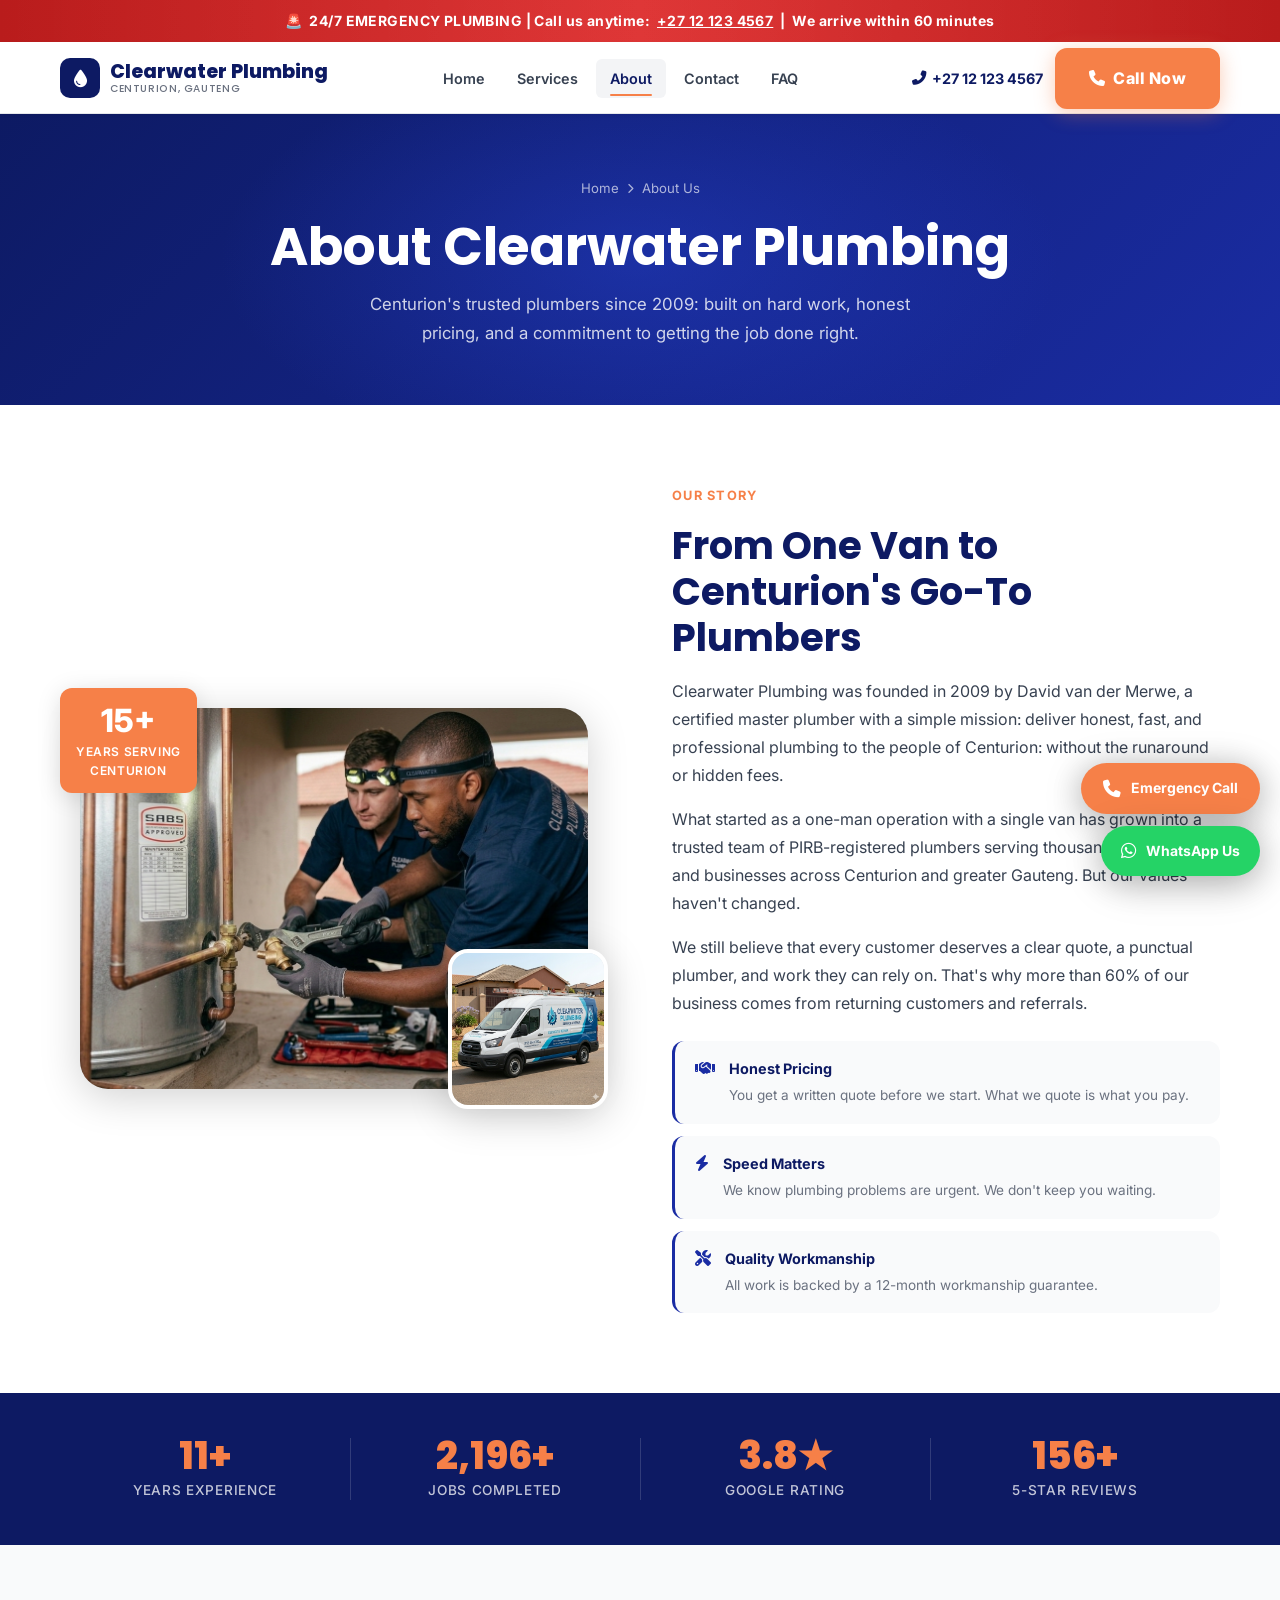
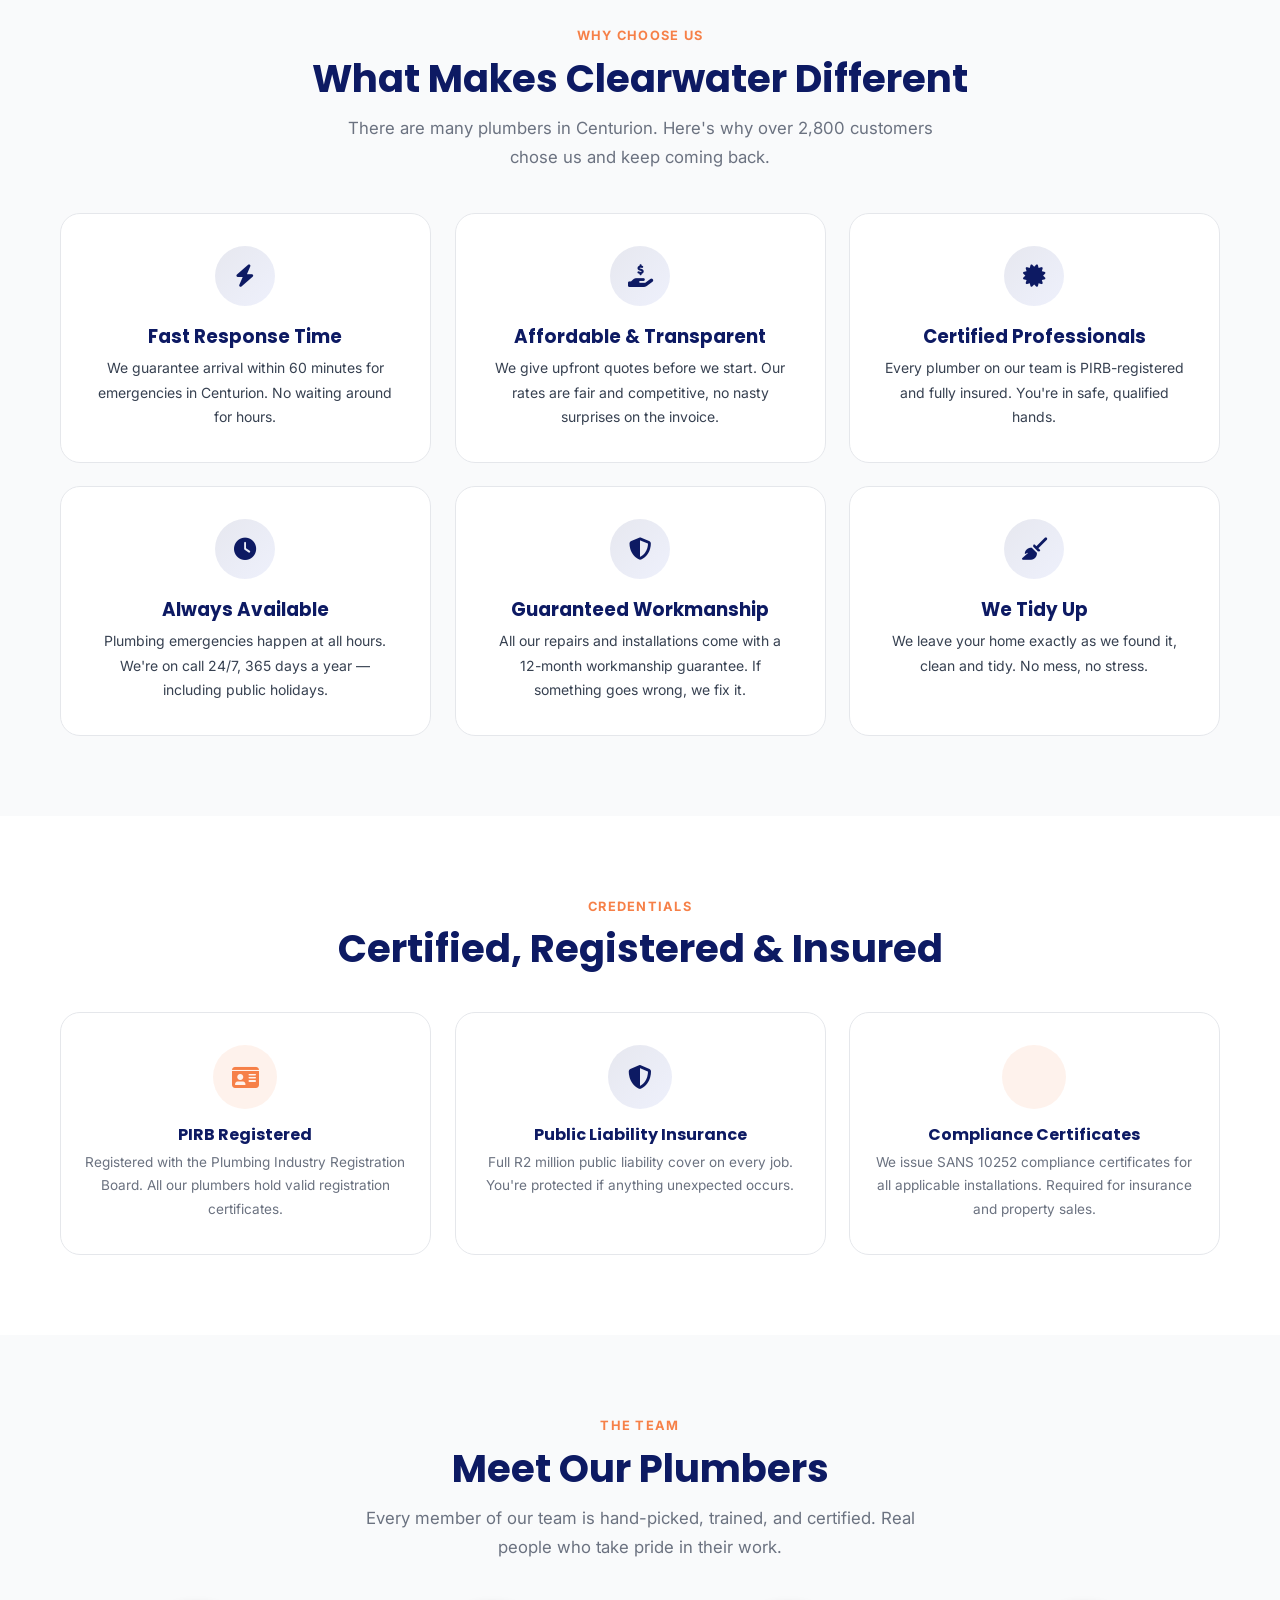
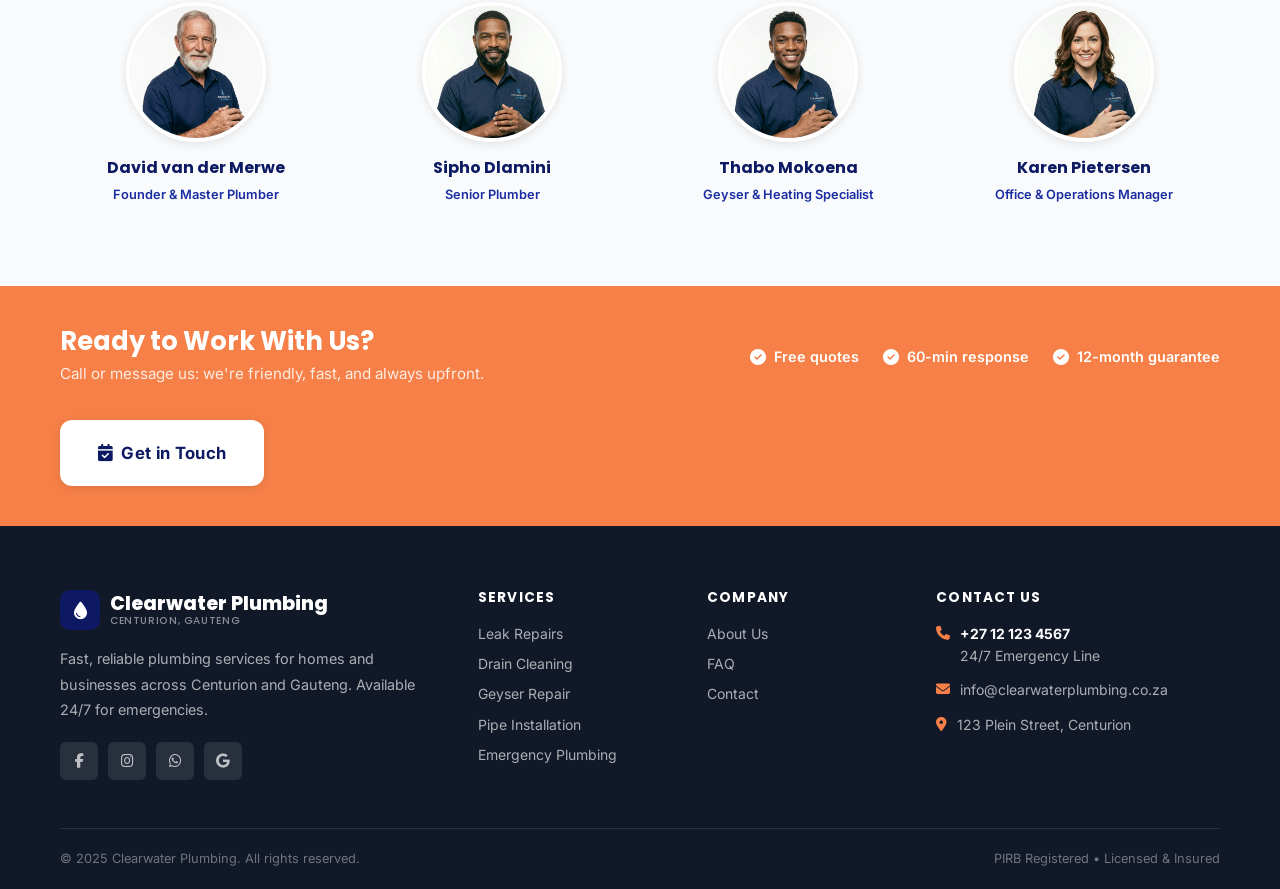
==== about.html @ 98ab8f5b "first commit" ====
<!DOCTYPE html>
<html lang="en">
<head>
  <meta charset="UTF-8" />
  <meta name="viewport" content="width=device-width, initial-scale=1.0" />
  <meta name="description" content="About Clearwater Plumbing — 15+ years serving Centurion and Gauteng. Certified, insured, and trusted plumbing professionals." />
  <title>About Us | Clearwater Plumbing</title>

  <link rel="preconnect" href="https://fonts.googleapis.com" />
  <link rel="preconnect" href="https://fonts.gstatic.com" crossorigin />
  <link href="https://fonts.googleapis.com/css2?family=Inter:wght@400;500;600&family=Poppins:wght@600;700;800&display=swap" rel="stylesheet" />
  <link rel="stylesheet" href="https://cdnjs.cloudflare.com/ajax/libs/font-awesome/6.5.0/css/all.min.css" />
  <link rel="stylesheet" href="css/styles.css" />
</head>
<body>

  <!-- EMERGENCY BANNER -->
  <div class="emergency-banner">
    <span class="emergency-icon">🚨</span>
    &nbsp;24/7 EMERGENCY PLUMBING | Call us anytime:&nbsp;
    <a href="tel:+27121234567">+27 12 123 4567</a>
    &nbsp;|&nbsp; We arrive within 60 minutes
  </div>

  <!-- HEADER -->
  <header class="site-header" role="banner">
    <div class="container">
      <div class="header-inner">
        <a href="index.html" class="logo">
          <div class="logo-icon"><i class="fas fa-droplet"></i></div>
          <div class="logo-text">Clearwater Plumbing<span>Centurion, Gauteng</span></div>
        </a>
        <nav class="main-nav" role="navigation" aria-label="Main navigation">
          <a href="index.html"    class="nav-link">Home</a>
          <a href="services.html" class="nav-link">Services</a>
          <a href="about.html"    class="nav-link active">About</a>
          <a href="contact.html"  class="nav-link">Contact</a>
          <a href="faq.html"      class="nav-link">FAQ</a>
        </nav>
        <div class="header-cta">
          <span class="header-phone"><i class="fas fa-phone-flip"></i> +27 12 123 4567</span>
          <a href="tel:+27121234567" class="btn btn-call btn-sm"><i class="fas fa-phone"></i> Call Now</a>
        </div>
        <button class="hamburger" aria-label="Toggle navigation"><span></span><span></span><span></span></button>
      </div>
    </div>
  </header>

  <!-- MOBILE NAV -->
  <div class="mobile-nav">
    <div class="mobile-nav-links">
      <a href="index.html">Home</a>
      <a href="services.html">Services</a>
      <a href="about.html">About Us</a>
      <a href="contact.html">Contact</a>
      <a href="faq.html">FAQ</a>
    </div>
    <div class="mobile-nav-ctas">
      <a href="tel:+27121234567" class="btn btn-call btn-full"><i class="fas fa-phone"></i> Call +27 12 123 4567</a>
      <a href="https://www.whatsapp.com/" class="btn btn-full" style="background:#25D366;color:#fff;border-color:#25D366;"><i class="fab fa-whatsapp"></i> WhatsApp Us</a>
    </div>
  </div>

  <main>

    <!-- PAGE HERO -->
    <section class="page-hero">
      <div class="container">
        <div class="breadcrumb">
          <a href="index.html">Home</a>
          <i class="fas fa-chevron-right"></i>
          <span>About Us</span>
        </div>
        <h1>About Clearwater Plumbing</h1>
        <p>Centurion's trusted plumbers since 2009: built on hard work, honest pricing, and a commitment to getting the job done right.</p>
      </div>
    </section>

    <!-- ══════════════════════════════════════
         COMPANY STORY
    ══════════════════════════════════════ -->
    <section class="section-pad" style="background:var(--white);" aria-label="Our story">
      <div class="container">
        <div class="about-story-grid">

          <!-- Image Stack -->
          <div class="about-img-stack animate-on-scroll">
            <div class="about-years-badge">
              <strong>15+</strong>
              <span>Years Serving<br/>Centurion</span>
            </div>
            <div class="about-img-main">
              <img src="content/plumbers-work.png" alt="Clearwater Plumbing team at work" />
            </div>
            <div class="about-img-accent">
              <img src="content/plumbing-van.png" alt="Clearwater Plumbing van" />
            </div>
          </div>

          <!-- Story Content -->
          <div class="about-content animate-on-scroll">
            <p class="section-label">Our Story</p>
            <h2>From One Van to Centurion's Go-To Plumbers</h2>
            <p>Clearwater Plumbing was founded in 2009 by David van der Merwe, a certified master plumber with a simple mission: deliver honest, fast, and professional plumbing to the people of Centurion: without the runaround or hidden fees.</p>
            <p>What started as a one-man operation with a single van has grown into a trusted team of PIRB-registered plumbers serving thousands of homes and businesses across Centurion and greater Gauteng. But our values haven't changed.</p>
            <p>We still believe that every customer deserves a clear quote, a punctual plumber, and work they can rely on. That's why more than 60% of our business comes from returning customers and referrals.</p>

            <div class="about-values">
              <div class="about-value">
                <i class="fas fa-handshake"></i>
                <div>
                  <strong>Honest Pricing</strong>
                  <span>You get a written quote before we start. What we quote is what you pay.</span>
                </div>
              </div>
              <div class="about-value">
                <i class="fas fa-bolt"></i>
                <div>
                  <strong>Speed Matters</strong>
                  <span>We know plumbing problems are urgent. We don't keep you waiting.</span>
                </div>
              </div>
              <div class="about-value">
                <i class="fas fa-screwdriver-wrench"></i>
                <div>
                  <strong>Quality Workmanship</strong>
                  <span>All work is backed by a 12-month workmanship guarantee.</span>
                </div>
              </div>
            </div>
          </div>

        </div>
      </div>
    </section>

    <!-- ══════════════════════════════════════
         STATS
    ══════════════════════════════════════ -->
    <section class="stats-bar section-pad-sm" aria-label="Our track record">
      <div class="container">
        <div class="stats-grid">
          <div class="stat-item animate-on-scroll">
            <div class="stat-number" data-count="15" data-suffix="+">0</div>
            <div class="stat-label">Years Experience</div>
          </div>
          <div class="stat-item animate-on-scroll">
            <div class="stat-number" data-count="2800" data-suffix="+">0</div>
            <div class="stat-label">Jobs Completed</div>
          </div>
          <div class="stat-item animate-on-scroll">
            <div class="stat-number" data-count="4.9" data-suffix="★">0</div>
            <div class="stat-label">Google Rating</div>
          </div>
          <div class="stat-item animate-on-scroll">
            <div class="stat-number" data-count="200" data-suffix="+">0</div>
            <div class="stat-label">5-Star Reviews</div>
          </div>
        </div>
      </div>
    </section>

    <!-- ══════════════════════════════════════
         WHY CHOOSE US
    ══════════════════════════════════════ -->
    <section class="section-pad" style="background:var(--gray-50);" aria-label="Why choose us">
      <div class="container">
        <div class="text-center animate-on-scroll">
          <p class="section-label">Why Choose Us</p>
          <h2>What Makes Clearwater Different</h2>
          <p class="section-intro">There are many plumbers in Centurion. Here's why over 2,800 customers chose us and keep coming back.</p>
        </div>

        <div class="why-grid">
          <div class="why-card animate-on-scroll">
            <div class="why-icon"><i class="fas fa-bolt"></i></div>
            <h4>Fast Response Time</h4>
            <p>We guarantee arrival within 60 minutes for emergencies in Centurion. No waiting around for hours.</p>
          </div>
          <div class="why-card animate-on-scroll">
            <div class="why-icon"><i class="fas fa-hand-holding-dollar"></i></div>
            <h4>Affordable &amp; Transparent</h4>
            <p>We give upfront quotes before we start. Our rates are fair and competitive, no nasty surprises on the invoice.</p>
          </div>
          <div class="why-card animate-on-scroll">
            <div class="why-icon"><i class="fas fa-certificate"></i></div>
            <h4>Certified Professionals</h4>
            <p>Every plumber on our team is PIRB-registered and fully insured. You're in safe, qualified hands.</p>
          </div>
          <div class="why-card animate-on-scroll">
            <div class="why-icon"><i class="fas fa-clock"></i></div>
            <h4>Always Available</h4>
            <p>Plumbing emergencies happen at all hours. We're on call 24/7, 365 days a year — including public holidays.</p>
          </div>
          <div class="why-card animate-on-scroll">
            <div class="why-icon"><i class="fas fa-shield-halved"></i></div>
            <h4>Guaranteed Workmanship</h4>
            <p>All our repairs and installations come with a 12-month workmanship guarantee. If something goes wrong, we fix it.</p>
          </div>
          <div class="why-card animate-on-scroll">
            <div class="why-icon"><i class="fas fa-broom"></i></div>
            <h4>We Tidy Up</h4>
            <p>We leave your home exactly as we found it, clean and tidy. No mess, no stress.</p>
          </div>
        </div>
      </div>
    </section>

    <!-- ══════════════════════════════════════
         CERTIFICATIONS
    ══════════════════════════════════════ -->
    <section class="section-pad" style="background:var(--white);" aria-label="Certifications">
      <div class="container">
        <div class="text-center animate-on-scroll">
          <p class="section-label">Credentials</p>
          <h2>Certified, Registered &amp; Insured</h2>
        </div>

        <div style="display:grid;grid-template-columns:repeat(3,1fr);gap:1.5rem;margin-top:2.5rem;" class="trust-grid">
          <div class="trust-item animate-on-scroll">
            <div class="trust-icon-wrap" style="background:rgba(246,128,72,0.1);color:var(--accent);"><i class="fas fa-id-card"></i></div>
            <h4>PIRB Registered</h4>
            <p>Registered with the Plumbing Industry Registration Board. All our plumbers hold valid registration certificates.</p>
          </div>
          <div class="trust-item animate-on-scroll">
            <div class="trust-icon-wrap"><i class="fas fa-shield-halved"></i></div>
            <h4>Public Liability Insurance</h4>
            <p>Full R2 million public liability cover on every job. You're protected if anything unexpected occurs.</p>
          </div>
          <div class="trust-item animate-on-scroll">
            <div class="trust-icon-wrap" style="background:rgba(246,128,72,0.1);color:var(--accent);"><i class="fas fa-file-certificate"></i></div>
            <h4>Compliance Certificates</h4>
            <p>We issue SANS 10252 compliance certificates for all applicable installations. Required for insurance and property sales.</p>
          </div>
        </div>
      </div>
    </section>

    <!-- ══════════════════════════════════════
         TEAM
    ══════════════════════════════════════ -->
    <section class="section-pad" style="background:var(--gray-50);" aria-label="Our team">
      <div class="container">
        <div class="text-center animate-on-scroll">
          <p class="section-label">The Team</p>
          <h2>Meet Our Plumbers</h2>
          <p class="section-intro">Every member of our team is hand-picked, trained, and certified. Real people who take pride in their work.</p>
        </div>

        <div class="team-grid">
          <div class="team-card animate-on-scroll">
            <div class="team-photo"><img src="content/david-v.png" alt="David van der Merwe — Founder" /></div>
            <h4>David van der Merwe</h4>
            <span>Founder &amp; Master Plumber</span>
          </div>
          <div class="team-card animate-on-scroll">
            <div class="team-photo"><img src="content/sipho-d.png" alt="Sipho Dlamini — Senior Plumber" /></div>
            <h4>Sipho Dlamini</h4>
            <span>Senior Plumber</span>
          </div>
          <div class="team-card animate-on-scroll">
            <div class="team-photo"><img src="content/thabo-m.png" alt="Thabo Mokoena — Geyser Specialist" /></div>
            <h4>Thabo Mokoena</h4>
            <span>Geyser &amp; Heating Specialist</span>
          </div>
          <div class="team-card animate-on-scroll">
            <div class="team-photo"><img src="content/karen-p.png" alt="Karen Pietersen — Office Manager" /></div>
            <h4>Karen Pietersen</h4>
            <span>Office &amp; Operations Manager</span>
          </div>
        </div>
      </div>
    </section>

    <!-- ══════════════════════════════════════
         CTA STRIP
    ══════════════════════════════════════ -->
    <section class="response-section" aria-label="Call to action">
      <div class="container">
        <div class="response-inner">
          <div class="response-text">
            <h3>Ready to Work With Us?</h3>
            <p>Call or message us: we're friendly, fast, and always upfront.</p>
          </div>
          <div class="response-features">
            <div class="response-feature"><i class="fas fa-check-circle"></i> Free quotes</div>
            <div class="response-feature"><i class="fas fa-check-circle"></i> 60-min response</div>
            <div class="response-feature"><i class="fas fa-check-circle"></i> 12-month guarantee</div>
          </div>
          <a href="contact.html" class="btn btn-secondary btn-lg">
            <i class="fas fa-calendar-check"></i> Get in Touch
          </a>
        </div>
      </div>
    </section>

  </main>

  <!-- FOOTER -->
  <footer class="site-footer" role="contentinfo">
    <div class="container">
      <div class="footer-grid">
        <div class="footer-brand">
          <a href="index.html" class="logo">
            <div class="logo-icon"><i class="fas fa-droplet"></i></div>
            <div class="logo-text">Clearwater Plumbing<span>Centurion, Gauteng</span></div>
          </a>
          <p>Fast, reliable plumbing services for homes and businesses across Centurion and Gauteng. Available 24/7 for emergencies.</p>
          <div class="footer-social">
            <a href="https://www.facebook.com/" class="social-btn" aria-label="Facebook"><i class="fab fa-facebook-f"></i></a>
            <a href="https://www.instagram.com/" class="social-btn" aria-label="Instagram"><i class="fab fa-instagram"></i></a>
            <a href="https://www.whatsapp.com/" class="social-btn" aria-label="WhatsApp"><i class="fab fa-whatsapp"></i></a>
            <a href="https://business.google.com/en-all/business-profile/" class="social-btn" aria-label="Google"><i class="fab fa-google"></i></a>
          </div>
        </div>
        <div class="footer-col">
          <h5>Services</h5>
          <div class="footer-links">
            <a href="services.html#leak-repairs">Leak Repairs</a>
            <a href="services.html#drain-cleaning">Drain Cleaning</a>
            <a href="services.html#geyser-repair">Geyser Repair</a>
            <a href="services.html#pipe-installation">Pipe Installation</a>
            <a href="services.html#emergency">Emergency Plumbing</a>
          </div>
        </div>
        <div class="footer-col">
          <h5>Company</h5>
          <div class="footer-links">
            <a href="about.html">About Us</a>
            <a href="faq.html">FAQ</a>
            <a href="contact.html">Contact</a>
          </div>
        </div>
        <div class="footer-col">
          <h5>Contact Us</h5>
          <div class="footer-contact-items">
            <div class="footer-contact-item"><i class="fas fa-phone"></i><span><strong style="color:var(--white);">+27 12 123 4567</strong><br/>24/7 Emergency Line</span></div>
            <div class="footer-contact-item"><i class="fas fa-envelope"></i><span>info@clearwaterplumbing.co.za</span></div>
            <div class="footer-contact-item"><i class="fas fa-location-dot"></i><span>123 Plein Street, Centurion</span></div>
          </div>
        </div>
      </div>
      <div class="footer-bottom">
        <span>&copy; 2025 Clearwater Plumbing. All rights reserved.</span>
        <span>PIRB Registered &bull; Licensed &amp; Insured</span>
      </div>
    </div>
  </footer>

  <!-- BACK TO TOP -->
  <button class="back-to-top" aria-label="Back to top">
    <i class="fas fa-chevron-up"></i>
  </button>

  <!-- FLOATING BUTTONS -->
  <div class="floating-btns">
    <a href="tel:+27121234567" class="float-btn float-btn-emergency" aria-label="Emergency call">
      <i class="fas fa-phone"></i><span class="float-label">Emergency Call</span>
    </a>
    <a href="https://www.whatsapp.com/" class="float-btn float-btn-whatsapp" aria-label="WhatsApp chat">
      <i class="fab fa-whatsapp"></i><span class="float-label">WhatsApp Us</span>
    </a>
  </div>

  <script src="js/main.js"></script>
</body>
</html>
---- css/styles.css ----
/*
===============================================================
  CLEARWATER PLUMBING — MAIN STYLESHEET
  Primary:   #0D1A63  |  Secondary: #1A2CA3 / #2845D6
  Accent:    #F68048  |  Neutrals:  #FFFFFF / #000000
===============================================================
*/

/* ─── CSS VARIABLES ─────────────────────────────────────────── */
:root {
  --primary:      #0D1A63;
  --secondary:    #1A2CA3;
  --accent-blue:  #2845D6;
  --accent:       #F68048;
  --accent-dark:  #D96830;
  --white:        #FFFFFF;
  --black:        #000000;
  --gray-50:      #F9FAFB;
  --gray-100:     #F3F4F6;
  --gray-200:     #E5E7EB;
  --gray-400:     #9CA3AF;
  --gray-500:     #6B7280;
  --gray-700:     #374151;
  --gray-900:     #111827;
  --green:        #25D366;
  --gray-600:     #4B5563;

  --shadow-xs:  0 1px 4px rgba(0,0,0,0.08);
  --shadow-sm:  0 2px 10px rgba(0,0,0,0.1);
  --shadow-md:  0 4px 24px rgba(0,0,0,0.13);
  --shadow-lg:  0 8px 40px rgba(0,0,0,0.18);

  --radius-sm:  6px;
  --radius-md:  12px;
  --radius-lg:  20px;
  --radius-xl:  28px;

  --transition: 0.25s ease;
  --transition-slow: 0.4s ease;

  --header-h: 72px;
}

/* ─── RESET & BASE ───────────────────────────────────────────── */
*, *::before, *::after { box-sizing: border-box; margin: 0; padding: 0; }

html { scroll-behavior: smooth; font-size: 16px; }

body {
  font-family: 'Inter', 'Segoe UI', system-ui, -apple-system, sans-serif;
  color: var(--gray-900);
  background: var(--white);
  line-height: 1.6;
  -webkit-font-smoothing: antialiased;
  overflow-x: hidden;
}

img { max-width: 100%; height: auto; display: block; }
a  { text-decoration: none; color: inherit; }
ul { list-style: none; }
button { cursor: pointer; border: none; background: none; font-family: inherit; }
input, textarea, select { font-family: inherit; }

/* ─── TYPOGRAPHY ─────────────────────────────────────────────── */
h1, h2, h3, h4, h5 {
  font-family: 'Poppins', 'Segoe UI', system-ui, sans-serif;
  font-weight: 700;
  line-height: 1.2;
  color: var(--primary);
}

h1 { font-size: clamp(2rem, 5vw, 3.25rem); }
h2 { font-size: clamp(1.6rem, 3.5vw, 2.4rem); }
h3 { font-size: clamp(1.2rem, 2.5vw, 1.6rem); }
h4 { font-size: 1.15rem; }

p { line-height: 1.75; color: var(--gray-700); }

.text-white   { color: var(--white) !important; }
.text-accent  { color: var(--accent) !important; }
.text-center  { text-align: center; }
.text-small   { font-size: 0.875rem; }
.text-muted   { color: var(--gray-500); }

/* ─── UTILITY ────────────────────────────────────────────────── */
.container {
  width: 100%;
  max-width: 1200px;
  margin-inline: auto;
  padding-inline: 1.25rem;
}

.section-pad    { padding-block: 80px; }
.section-pad-sm { padding-block: 50px; }

.badge {
  display: inline-flex;
  align-items: center;
  gap: 6px;
  font-size: 0.8rem;
  font-weight: 600;
  padding: 6px 14px;
  border-radius: 100px;
  letter-spacing: 0.03em;
  text-transform: uppercase;
}
.badge-orange { background: rgba(246,128,72,0.15); color: var(--accent); }
.badge-blue   { background: rgba(40,69,214,0.12);  color: var(--accent-blue); }
.badge-white  { background: rgba(255,255,255,0.2);  color: var(--white); }

.section-label {
  font-size: 0.8rem;
  font-weight: 700;
  text-transform: uppercase;
  letter-spacing: 0.1em;
  color: var(--accent);
  margin-bottom: 0.5rem;
}

.section-intro {
  max-width: 600px;
  margin-inline: auto;
  color: var(--gray-500);
  font-size: 1.05rem;
  margin-top: 0.75rem;
}

.grid-2 { display: grid; grid-template-columns: repeat(2, 1fr); gap: 1.5rem; }
.grid-3 { display: grid; grid-template-columns: repeat(3, 1fr); gap: 1.5rem; }
.grid-4 { display: grid; grid-template-columns: repeat(4, 1fr); gap: 1.5rem; }

.flex        { display: flex; }
.flex-center { display: flex; align-items: center; justify-content: center; }
.gap-1 { gap: 0.5rem; }
.gap-2 { gap: 1rem; }

/* ─── BUTTONS ────────────────────────────────────────────────── */
.btn {
  display: inline-flex;
  align-items: center;
  justify-content: center;
  gap: 8px;
  padding: 14px 28px;
  border-radius: var(--radius-md);
  font-size: 0.95rem;
  font-weight: 700;
  letter-spacing: 0.02em;
  transition: all var(--transition);
  white-space: nowrap;
  border: 2px solid transparent;
}

.btn-primary {
  background: var(--accent);
  color: var(--white);
  border-color: var(--accent);
  box-shadow: 0 4px 16px rgba(246,128,72,0.35);
}
.btn-primary:hover {
  background: var(--accent-dark);
  border-color: var(--accent-dark);
  transform: translateY(-2px);
  box-shadow: 0 6px 24px rgba(246,128,72,0.45);
}

.btn-secondary {
  background: var(--white);
  color: var(--primary);
  border-color: var(--white);
  box-shadow: 0 2px 10px rgba(0,0,0,0.1);
}
.btn-secondary:hover {
  background: var(--gray-100);
  transform: translateY(-2px);
  box-shadow: var(--shadow-md);
}

.btn-outline {
  background: transparent;
  color: var(--white);
  border-color: rgba(255,255,255,0.6);
}
.btn-outline:hover {
  background: rgba(255,255,255,0.15);
  border-color: var(--white);
}

.btn-blue {
  background: var(--secondary);
  color: var(--white);
  border-color: var(--secondary);
}
.btn-blue:hover {
  background: var(--accent-blue);
  border-color: var(--accent-blue);
  transform: translateY(-2px);
}

.btn-sm { padding: 10px 20px; font-size: 0.875rem; }
.btn-lg { padding: 18px 36px; font-size: 1.05rem; }
.btn-full { width: 100%; }

.btn-call {
  background: var(--accent);
  color: var(--white);
  border-color: var(--accent);
  font-size: 1rem;
  font-weight: 800;
  padding: 16px 32px;
  border-radius: var(--radius-md);
  box-shadow: 0 4px 20px rgba(246,128,72,0.4);
  letter-spacing: 0.02em;
}
.btn-call:hover {
  background: var(--accent-dark);
  transform: translateY(-2px);
  box-shadow: 0 6px 28px rgba(246,128,72,0.55);
}

/* ─── HEADER ─────────────────────────────────────────────────── */
.site-header {
  position: sticky;
  top: 0;
  z-index: 1000;
  background: var(--white);
  border-bottom: 1px solid var(--gray-200);
  box-shadow: var(--shadow-xs);
  transition: box-shadow var(--transition);
  height: var(--header-h);
}

.site-header.scrolled { box-shadow: var(--shadow-md); }

.header-inner {
  display: flex;
  align-items: center;
  justify-content: space-between;
  height: var(--header-h);
  gap: 1.5rem;
}

/* Logo */
.logo {
  display: flex;
  align-items: center;
  gap: 10px;
  font-family: 'Poppins', sans-serif;
  font-weight: 800;
  font-size: 1.2rem;
  color: var(--primary);
  flex-shrink: 0;
}

.logo-icon {
  width: 40px;
  height: 40px;
  background: var(--primary);
  border-radius: 10px;
  display: flex;
  align-items: center;
  justify-content: center;
  color: var(--white);
  font-size: 1.1rem;
  flex-shrink: 0;
}

.logo-text { line-height: 1.15; }
.logo-text span { display: block; font-size: 0.65rem; font-weight: 500; color: var(--gray-500); text-transform: uppercase; letter-spacing: 0.06em; }

/* Nav */
.main-nav { display: flex; align-items: center; gap: 0.25rem; }

.nav-link {
  padding: 8px 14px;
  border-radius: var(--radius-sm);
  font-size: 0.9rem;
  font-weight: 600;
  color: var(--gray-700);
  transition: all var(--transition);
  white-space: nowrap;
}
.nav-link:hover, .nav-link.active {
  color: var(--primary);
  background: var(--gray-100);
}

.nav-link.active {
  position: relative;
  color: var(--primary);
}

.nav-link.active::after {
  content: '';
  position: absolute;
  bottom: 2px;
  left: 14px;
  right: 14px;
  height: 2px;
  background: var(--accent);
  border-radius: 2px;
}

.header-cta { display: flex; align-items: center; gap: 0.75rem; flex-shrink: 0; }

.header-phone {
  display: flex;
  align-items: center;
  gap: 6px;
  font-weight: 700;
  color: var(--primary);
  font-size: 0.9rem;
}

/* Hamburger */
.hamburger {
  display: none;
  flex-direction: column;
  gap: 5px;
  padding: 8px;
  border-radius: var(--radius-sm);
  transition: background var(--transition);
}
.hamburger:hover { background: var(--gray-100); }
.hamburger span {
  display: block;
  width: 24px;
  height: 2.5px;
  background: var(--gray-700);
  border-radius: 2px;
  transition: all var(--transition);
}
.hamburger.open span:nth-child(1) { transform: translateY(7.5px) rotate(45deg); }
.hamburger.open span:nth-child(2) { opacity: 0; transform: scaleX(0); }
.hamburger.open span:nth-child(3) { transform: translateY(-7.5px) rotate(-45deg); }

/* Mobile Nav */
.mobile-nav {
  display: none;
  position: fixed;
  inset: 0;
  top: var(--header-h);
  background: var(--white);
  z-index: 999;
  padding: 1.5rem 1.25rem;
  overflow-y: auto;
  transform: translateX(100%);
  transition: transform var(--transition-slow);
}
.mobile-nav.open { transform: translateX(0); }

.mobile-nav-links { display: flex; flex-direction: column; gap: 0.25rem; margin-bottom: 1.5rem; }
.mobile-nav-links a {
  display: block;
  padding: 14px 16px;
  border-radius: var(--radius-md);
  font-weight: 600;
  font-size: 1rem;
  color: var(--gray-700);
  border-bottom: 1px solid var(--gray-100);
}
.mobile-nav-links a:hover { background: var(--gray-50); color: var(--primary); }
.mobile-nav-links a.active {
  background: rgba(13,26,99,0.06);
  color: var(--primary);
  font-weight: 700;
  border-left: 3px solid var(--accent);
  padding-left: 13px;
}

.mobile-nav-ctas { display: flex; flex-direction: column; gap: 0.75rem; }

/* ─── EMERGENCY BANNER ───────────────────────────────────────── */
.emergency-banner {
  background: linear-gradient(90deg, #b91c1c 0%, #dc2626 50%, #b91c1c 100%);
  color: var(--white);
  text-align: center;
  padding: 10px 1rem;
  font-size: 0.875rem;
  font-weight: 700;
  letter-spacing: 0.03em;
  position: relative;
  overflow: hidden;
}

.emergency-banner::before {
  content: '';
  position: absolute;
  inset: 0;
  background: linear-gradient(90deg, transparent, rgba(255,255,255,0.08), transparent);
  animation: shimmer 2.5s infinite;
}

.emergency-banner a { color: var(--white); text-decoration: underline; }
.emergency-icon { animation: pulse-icon 1.5s ease-in-out infinite; display: inline-block; }

/* ─── HERO ───────────────────────────────────────────────────── */
.hero {
  background: linear-gradient(135deg, var(--primary) 0%, var(--secondary) 55%, var(--accent-blue) 100%);
  position: relative;
  overflow: hidden;
  padding-block: 100px 80px;
  min-height: calc(100vh - var(--header-h) - 40px);
  display: flex;
  align-items: center;
}

.hero::before {
  content: '';
  position: absolute;
  inset: 0;
  background:
    radial-gradient(ellipse 600px 500px at 80% 50%, rgba(40,69,214,0.35) 0%, transparent 70%),
    radial-gradient(ellipse 300px 300px at 10% 80%, rgba(246,128,72,0.12) 0%, transparent 60%);
  pointer-events: none;
}

.hero-grid {
  display: grid;
  grid-template-columns: 1fr 1fr;
  gap: 3rem;
  align-items: center;
}

.hero-content { position: relative; z-index: 2; }

.hero-eyebrow {
  display: inline-flex;
  align-items: center;
  gap: 8px;
  background: rgba(246,128,72,0.2);
  border: 1px solid rgba(246,128,72,0.4);
  color: #FFB088;
  padding: 6px 16px;
  border-radius: 100px;
  font-size: 0.8rem;
  font-weight: 700;
  text-transform: uppercase;
  letter-spacing: 0.08em;
  margin-bottom: 1.25rem;
}

.hero h1 {
  color: var(--white);
  margin-bottom: 1.25rem;
  text-shadow: 0 2px 16px rgba(0,0,0,0.25);
}

.hero h1 em {
  font-style: normal;
  color: var(--accent);
}

.hero-sub {
  font-size: 1.1rem;
  color: rgba(255,255,255,0.82);
  margin-bottom: 2rem;
  line-height: 1.7;
}

.hero-actions {
  display: flex;
  flex-wrap: wrap;
  gap: 1rem;
  margin-bottom: 2.5rem;
}

.hero-trust {
  display: flex;
  flex-wrap: wrap;
  gap: 1rem;
}

.trust-pill {
  display: flex;
  align-items: center;
  gap: 6px;
  background: rgba(255,255,255,0.12);
  border: 1px solid rgba(255,255,255,0.2);
  color: rgba(255,255,255,0.9);
  padding: 7px 14px;
  border-radius: 100px;
  font-size: 0.8rem;
  font-weight: 600;
  backdrop-filter: blur(8px);
}

.trust-pill i { color: #FFD700; font-size: 0.85rem; }

/* Hero Image Side */
.hero-visual {
  position: relative;
  z-index: 2;
  display: flex;
  align-items: center;
  justify-content: center;
}

.hero-img-wrap {
  position: relative;
  width: 100%;
  max-width: 480px;
  /* overflow visible so absolute badges aren't clipped */
}

/* inner element handles rounded corners + image clipping */
.hero-img-inner {
  border-radius: var(--radius-xl);
  overflow: hidden;
  box-shadow: 0 24px 80px rgba(0,0,0,0.4);
  line-height: 0;
  /* visible placeholder while image loads */
  background: linear-gradient(135deg, rgba(255,255,255,0.12), rgba(255,255,255,0.04));
}

.hero-img-inner img {
  width: 100%;
  height: 420px;
  object-fit: cover;
  display: block;
}

.hero-badge-float {
  position: absolute;
  background: var(--white);
  border-radius: var(--radius-md);
  box-shadow: var(--shadow-lg);
  padding: 12px 16px;
  display: flex;
  align-items: center;
  gap: 10px;
}

.hero-badge-float.badge-response {
  bottom: 20px;
  left: -24px;
  font-size: 0.85rem;
}

.hero-badge-float.badge-rated {
  top: 20px;
  right: -24px;
  font-size: 0.8rem;
}

.badge-icon {
  width: 36px;
  height: 36px;
  border-radius: 50%;
  display: flex;
  align-items: center;
  justify-content: center;
  flex-shrink: 0;
  font-size: 1rem;
}
.badge-icon.orange { background: rgba(246,128,72,0.15); color: var(--accent); }
.badge-icon.blue   { background: rgba(13,26,99,0.1);    color: var(--primary); }

.badge-text strong { display: block; font-size: 0.9rem; color: var(--primary); font-weight: 800; }
.badge-text span   { font-size: 0.75rem; color: var(--gray-500); }

/* ─── STATS BAR ──────────────────────────────────────────────── */
.stats-bar {
  background: var(--primary);
  padding-block: 32px;
}

.stats-grid {
  display: grid;
  grid-template-columns: repeat(4, 1fr);
  gap: 0;
  text-align: center;
}

.stat-item {
  padding: 0.75rem 1rem;
  position: relative;
}

/* Vertical divider between stat items */
.stat-item + .stat-item::before {
  content: '';
  position: absolute;
  left: 0;
  top: 15%;
  height: 70%;
  width: 1px;
  background: rgba(255,255,255,0.15);
}

.stat-number {
  font-family: 'Poppins', sans-serif;
  font-size: 2.4rem;
  font-weight: 800;
  color: var(--accent);
  line-height: 1;
  margin-bottom: 4px;
}

.stat-label {
  font-size: 0.85rem;
  color: rgba(255,255,255,0.75);
  font-weight: 500;
  text-transform: uppercase;
  letter-spacing: 0.05em;
}

/* .stat-divider removed — unused */

/* ─── SERVICES SECTION ───────────────────────────────────────── */
.services-section { background: var(--gray-50); }

.services-grid {
  display: grid;
  grid-template-columns: repeat(3, 1fr);
  gap: 1.5rem;
  margin-top: 2.5rem;
}

.service-card {
  background: var(--white);
  border-radius: var(--radius-lg);
  padding: 2rem 1.75rem;
  border: 1px solid var(--gray-200);
  transition: all var(--transition);
  position: relative;
  overflow: hidden;
}

.service-card::before {
  content: '';
  position: absolute;
  top: 0; left: 0; right: 0;
  height: 4px;
  background: linear-gradient(90deg, var(--secondary), var(--accent-blue));
  transform: scaleX(0);
  transform-origin: left;
  transition: transform var(--transition);
}

.service-card:hover {
  transform: translateY(-6px);
  box-shadow: var(--shadow-lg);
  border-color: transparent;
}

.service-card:hover::before { transform: scaleX(1); }

.service-card.emergency-card {
  background: linear-gradient(135deg, var(--primary) 0%, var(--secondary) 100%);
  color: var(--white);
  border-color: transparent;
}

.service-card.emergency-card::before {
  background: linear-gradient(90deg, var(--accent), #FF9B6B);
  transform: scaleX(1);
}

.service-card.emergency-card h3,
.service-card.emergency-card p { color: var(--white); }
.service-card.emergency-card p { opacity: 0.85; }

.service-icon {
  width: 56px;
  height: 56px;
  border-radius: var(--radius-md);
  display: flex;
  align-items: center;
  justify-content: center;
  font-size: 1.5rem;
  margin-bottom: 1.25rem;
  background: var(--gray-100);
  color: var(--primary);
  transition: all var(--transition);
}

.service-card:hover .service-icon { background: var(--primary); color: var(--white); }
.service-card.emergency-card .service-icon { background: rgba(255,255,255,0.15); color: var(--accent); }

.service-card h3 { margin-bottom: 0.6rem; font-size: 1.1rem; }
.service-card p  { font-size: 0.9rem; margin-bottom: 1.25rem; }

.service-features { list-style: none; margin-bottom: 1.5rem; }
.service-features li {
  display: flex;
  align-items: center;
  gap: 8px;
  font-size: 0.85rem;
  color: var(--gray-600);
  padding: 4px 0;
  border-bottom: 1px solid var(--gray-100);
}
.service-features li:last-child { border-bottom: none; }
.service-features li i { color: var(--accent); font-size: 0.75rem; flex-shrink: 0; }

.service-card.emergency-card .service-features li { color: rgba(255,255,255,0.8); }
.service-card.emergency-card .service-features li i { color: var(--accent); }

.service-link {
  display: inline-flex;
  align-items: center;
  gap: 6px;
  font-size: 0.875rem;
  font-weight: 700;
  color: var(--secondary);
  padding-bottom: 2px;
  border-bottom: 2px solid transparent;
  transition: gap var(--transition), color var(--transition), border-color var(--transition);
}
.service-link:hover {
  gap: 10px;
  color: var(--accent-blue);
  border-bottom-color: var(--accent);
}
.service-card.emergency-card .service-link { color: var(--accent); border-bottom-color: transparent; }
.service-card.emergency-card .service-link:hover { color: #fff; border-bottom-color: rgba(255,255,255,0.4); }

/* ─── TRUST SECTION ──────────────────────────────────────────── */
.trust-section { background: var(--white); }

.trust-grid {
  display: grid;
  grid-template-columns: repeat(4, 1fr);
  gap: 1.5rem;
  margin-top: 2.5rem;
}

.trust-item {
  text-align: center;
  padding: 2rem 1.5rem;
  border-radius: var(--radius-lg);
  border: 1px solid var(--gray-200);
  transition: all var(--transition);
  background: var(--white);
}

.trust-item:hover {
  box-shadow: 0 6px 28px rgba(13,26,99,0.1);
  border-color: rgba(26,44,163,0.2);
  transform: translateY(-4px);
}

.trust-item:hover .trust-icon-wrap {
  background: linear-gradient(135deg, var(--primary), var(--secondary));
  color: var(--white);
}

.trust-icon-wrap {
  width: 64px;
  height: 64px;
  border-radius: 50%;
  background: linear-gradient(135deg, rgba(13,26,99,0.1), rgba(40,69,214,0.08));
  display: flex;
  align-items: center;
  justify-content: center;
  margin: 0 auto 1rem;
  font-size: 1.5rem;
  color: var(--primary);
  transition: all var(--transition);
}

.trust-item h4 { font-size: 1rem; margin-bottom: 0.4rem; }
.trust-item p  { font-size: 0.85rem; color: var(--gray-500); }

/* ─── PROBLEM FINDER ─────────────────────────────────────────── */
.problem-finder { background: var(--primary); position: relative; overflow: hidden; }

.problem-finder::before {
  content: '';
  position: absolute;
  inset: 0;
  background: radial-gradient(ellipse 800px 600px at 60% 50%, rgba(40,69,214,0.4) 0%, transparent 70%);
  pointer-events: none;
}

.problem-finder .section-label { color: var(--accent); }
.problem-finder h2 { color: var(--white); }

.finder-sub {
  color: rgba(255,255,255,0.7);
  margin-top: 0.5rem;
  font-size: 1rem;
}

/* Centered wrapper for problem buttons */
.problem-finder-inner {
  max-width: 760px;
  margin-inline: auto;
  position: relative;
  z-index: 2;
}

.problem-buttons {
  display: flex;
  flex-wrap: wrap;
  justify-content: center;
  gap: 1.25rem;
  margin-top: 2.25rem;
}

.problem-btn {
  display: flex;
  flex-direction: column;
  align-items: center;
  justify-content: center;
  gap: 12px;
  padding: 1.5rem 2rem;
  background: rgba(255,255,255,0.08);
  border: 2px solid rgba(255,255,255,0.2);
  border-radius: var(--radius-lg);
  color: var(--white);
  font-size: 1rem;
  font-weight: 600;
  transition: all var(--transition);
  width: 200px;
  min-height: 120px;
  backdrop-filter: blur(8px);
  text-align: center;
  letter-spacing: 0.01em;
}

.problem-btn i {
  font-size: 1.75rem;
  line-height: 1;
}

.problem-btn:hover,
.problem-btn.active {
  background: var(--accent);
  border-color: var(--accent);
  transform: translateY(-5px);
  box-shadow: 0 10px 28px rgba(246,128,72,0.45);
  color: var(--white);
}

.problem-result {
  display: none;
  margin-top: 2rem;
  background: var(--white);
  border-radius: var(--radius-lg);
  padding: 1.75rem 2rem;
  position: relative;
  z-index: 2;
  box-shadow: 0 12px 40px rgba(0,0,0,0.2);
}

.problem-result.visible {
  display: flex;
  gap: 1.5rem;
  align-items: flex-start;
  animation: fadeSlideUp 0.35s ease forwards;
}

.result-icon {
  width: 56px;
  height: 56px;
  border-radius: var(--radius-md);
  background: var(--gray-100);
  display: flex;
  align-items: center;
  justify-content: center;
  font-size: 1.4rem;
  flex-shrink: 0;
  color: var(--primary);
}

.result-content h4 { font-size: 1.1rem; margin-bottom: 0.4rem; }
.result-content p  { font-size: 0.9rem; margin-bottom: 1rem; }
.result-content .result-actions { display: flex; gap: 0.75rem; flex-wrap: wrap; }

/* ─── PRICING SECTION ────────────────────────────────────────── */
.pricing-section { background: var(--gray-50); }

.pricing-note {
  font-size: 0.85rem;
  color: var(--gray-500);
  margin-top: 0.5rem;
}

.pricing-grid {
  display: grid;
  grid-template-columns: repeat(4, 1fr);
  gap: 1.25rem;
  margin-top: 2.5rem;
}

.price-card {
  background: var(--white);
  border-radius: var(--radius-lg);
  padding: 2rem 1.5rem 1.75rem;
  border: 1px solid var(--gray-200);
  text-align: center;
  transition: all var(--transition);
  position: relative;
  /* extra top space for the badge on featured card */
  display: flex;
  flex-direction: column;
  align-items: center;
}

.price-card:hover { transform: translateY(-5px); box-shadow: var(--shadow-lg); border-color: rgba(26,44,163,0.15); }

.price-card.featured {
  background: linear-gradient(135deg, var(--primary), var(--secondary));
  border-color: transparent;
  color: var(--white);
  margin-top: 12px; /* offset to show the badge-top clearly */
}

.price-card.featured h4,
.price-card.featured p,
.price-card.featured .price-from { color: var(--white); }
.price-card.featured .price-includes { color: rgba(255,255,255,0.75); }
.price-card.featured .price-icon { background: rgba(255,255,255,0.15); color: var(--accent); }

.price-badge-top {
  position: absolute;
  top: -12px;
  left: 50%;
  transform: translateX(-50%);
  background: var(--accent);
  color: var(--white);
  font-size: 0.7rem;
  font-weight: 800;
  padding: 4px 14px;
  border-radius: 100px;
  text-transform: uppercase;
  letter-spacing: 0.06em;
  white-space: nowrap;
}

.price-icon {
  width: 52px;
  height: 52px;
  border-radius: var(--radius-md);
  background: var(--gray-100);
  display: flex;
  align-items: center;
  justify-content: center;
  font-size: 1.3rem;
  margin: 0 auto 1rem;
  color: var(--primary);
}

.price-card h4 { font-size: 1rem; margin-bottom: 0.5rem; }

.price-from {
  font-family: 'Poppins', sans-serif;
  font-size: 1.75rem;
  font-weight: 800;
  color: var(--primary);
  line-height: 1;
  margin-bottom: 0.25rem;
}
.price-from small { font-size: 0.9rem; font-weight: 500; }

.price-includes {
  font-size: 0.8rem;
  color: var(--gray-500);
  margin-bottom: 1.25rem;
}

.pricing-disclaimer {
  margin-top: 1.5rem;
  text-align: center;
  font-size: 0.82rem;
  color: var(--gray-400);
}

/* ─── TESTIMONIALS ───────────────────────────────────────────── */
.testimonials-section { background: var(--white); }

.testimonials-grid {
  display: grid;
  grid-template-columns: repeat(3, 1fr);
  gap: 1.5rem;
  margin-top: 2.5rem;
}

.testimonial-card {
  background: var(--white);
  border-radius: var(--radius-lg);
  padding: 1.75rem;
  border: 1px solid var(--gray-200);
  transition: all var(--transition);
  display: flex;
  flex-direction: column;
  position: relative;
  overflow: hidden;
}

.testimonial-card::before {
  content: '\201C';
  position: absolute;
  top: -8px;
  right: 18px;
  font-size: 6rem;
  color: rgba(13,26,99,0.06);
  font-family: 'Poppins', sans-serif;
  font-weight: 800;
  line-height: 1;
  pointer-events: none;
}

.testimonial-card:hover { box-shadow: 0 6px 28px rgba(13,26,99,0.1); border-color: rgba(26,44,163,0.15); transform: translateY(-4px); }

.testimonial-stars {
  display: flex;
  gap: 3px;
  margin-bottom: 1rem;
  color: #F59E0B;
  font-size: 0.9rem;
}

.testimonial-text {
  font-size: 0.95rem;
  line-height: 1.7;
  color: var(--gray-700);
  flex: 1;
  margin-bottom: 1.25rem;
  font-style: italic;
}

.testimonial-author {
  display: flex;
  align-items: center;
  gap: 12px;
}

.author-avatar {
  width: 44px;
  height: 44px;
  border-radius: 50%;
  background: linear-gradient(135deg, var(--secondary), var(--accent-blue));
  overflow: hidden;
  flex-shrink: 0;
  display: flex;
  align-items: center;
  justify-content: center;
  color: var(--white);
  font-weight: 700;
  font-size: 1rem;
  border: 2px solid var(--white);
  box-shadow: 0 2px 8px rgba(0,0,0,0.12);
}

.author-avatar img { width: 100%; height: 100%; object-fit: cover; }

.author-info strong { display: block; font-size: 0.9rem; color: var(--gray-900); font-weight: 700; }
.author-info span   { font-size: 0.8rem; color: var(--gray-500); }

.review-platform {
  display: flex;
  align-items: center;
  justify-content: center;
  gap: 0.75rem;
  margin-top: 2.5rem;
  font-size: 0.85rem;
  color: var(--gray-500);
}

/* ─── QUICK CONTACT FORM ─────────────────────────────────────── */
.contact-form-section {
  background: linear-gradient(135deg, var(--primary) 0%, var(--secondary) 100%);
  position: relative;
  overflow: hidden;
}

.contact-form-section::before {
  content: '';
  position: absolute;
  inset: 0;
  background: radial-gradient(ellipse 500px 400px at 90% 50%, rgba(40,69,214,0.5), transparent 60%);
  pointer-events: none;
}

.contact-form-grid {
  display: grid;
  grid-template-columns: 1fr 1fr;
  gap: 4rem;
  align-items: center;
  position: relative;
  z-index: 2;
}

.form-side-content { color: var(--white); }

.form-side-content h2 { color: var(--white); margin-bottom: 0.75rem; }
.form-side-content p  { color: rgba(255,255,255,0.8); margin-bottom: 2rem; }

.form-contact-options { display: flex; flex-direction: column; gap: 1rem; }

.contact-option {
  display: flex;
  align-items: center;
  gap: 14px;
  background: rgba(255,255,255,0.1);
  border: 1px solid rgba(255,255,255,0.15);
  border-radius: var(--radius-md);
  padding: 14px 18px;
  color: var(--white);
  transition: all var(--transition);
  backdrop-filter: blur(8px);
}
.contact-option:hover { background: rgba(255,255,255,0.18); transform: translateX(4px); }

.contact-option i { font-size: 1.2rem; color: var(--accent); flex-shrink: 0; width: 24px; }
.contact-option div strong { display: block; font-size: 0.95rem; font-weight: 700; }
.contact-option div span   { font-size: 0.8rem; color: rgba(255,255,255,0.7); }

/* Form Card */
.form-card {
  background: var(--white);
  border-radius: var(--radius-xl);
  padding: 2.25rem;
  box-shadow: var(--shadow-lg);
}

.form-card h3 { margin-bottom: 1.5rem; font-size: 1.3rem; }

.form-group { margin-bottom: 1.1rem; }
.form-row   { display: grid; grid-template-columns: 1fr 1fr; gap: 1rem; }

.form-group label {
  display: block;
  font-size: 0.875rem;
  font-weight: 600;
  color: var(--gray-700);
  margin-bottom: 6px;
}

.form-group input,
.form-group select,
.form-group textarea {
  width: 100%;
  padding: 12px 16px;
  border: 1.5px solid var(--gray-200);
  border-radius: var(--radius-md);
  font-size: 0.9rem;
  color: var(--gray-900);
  background: var(--white);
  transition: border-color var(--transition), box-shadow var(--transition), background var(--transition);
  outline: none;
  appearance: none;
  -webkit-appearance: none;
}

/* Custom select arrow */
.form-group select {
  background-image: url("data:image/svg+xml,%3Csvg xmlns='http://www.w3.org/2000/svg' width='12' height='8' viewBox='0 0 12 8'%3E%3Cpath d='M1 1l5 5 5-5' stroke='%236B7280' stroke-width='1.5' fill='none' stroke-linecap='round' stroke-linejoin='round'/%3E%3C/svg%3E");
  background-repeat: no-repeat;
  background-position: right 14px center;
  padding-right: 40px;
}

.form-group input:hover,
.form-group select:hover,
.form-group textarea:hover {
  border-color: var(--gray-400);
}

.form-group input:focus,
.form-group select:focus,
.form-group textarea:focus {
  border-color: var(--secondary);
  box-shadow: 0 0 0 3px rgba(26,44,163,0.12);
  background: #FAFBFF;
}

.form-group input::placeholder,
.form-group textarea::placeholder {
  color: var(--gray-400);
  font-size: 0.875rem;
}

.form-group textarea { resize: vertical; min-height: 110px; }

.form-privacy {
  font-size: 0.78rem;
  color: var(--gray-400);
  margin-top: 0.75rem;
  text-align: center;
}

/* ─── MAP EMBED ──────────────────────────────────────────────── */
.map-embed {
  border-radius: var(--radius-xl);
  overflow: hidden;
  box-shadow: var(--shadow-md);
  line-height: 0;
  width: 100%;
}

.map-embed iframe {
  width: 100%;
  display: block;
  border: none;
}

/* ─── SERVICE AREA ───────────────────────────────────────────── */
.service-area-section { background: var(--gray-50); }

.service-area-grid {
  display: grid;
  grid-template-columns: 1fr 1.2fr;
  gap: 3rem;
  align-items: center;
  margin-top: 2.5rem;
}

.area-list {
  display: grid;
  grid-template-columns: 1fr 1fr;
  gap: 0.6rem;
  margin-top: 1.5rem;
}

.area-tag {
  display: flex;
  align-items: center;
  gap: 8px;
  padding: 10px 14px;
  background: var(--white);
  border: 1px solid var(--gray-200);
  border-radius: var(--radius-sm);
  font-size: 0.875rem;
  font-weight: 500;
  color: var(--gray-700);
  transition: all var(--transition);
}
.area-tag:hover { border-color: var(--secondary); color: var(--primary); }
.area-tag i { color: var(--secondary); font-size: 0.8rem; }

.map-placeholder {
  background: var(--gray-200);
  border-radius: var(--radius-xl);
  height: 380px;
  display: flex;
  flex-direction: column;
  align-items: center;
  justify-content: center;
  gap: 0.75rem;
  color: var(--gray-500);
  border: 2px dashed var(--gray-300);
  font-size: 0.9rem;
  font-weight: 500;
}

.map-placeholder i { font-size: 2.5rem; color: var(--gray-400); }

/* ─── FOOTER ─────────────────────────────────────────────────── */
.site-footer {
  background: var(--gray-900);
  color: var(--white);
  padding-top: 64px;
}

.footer-grid {
  display: grid;
  grid-template-columns: 2fr 1fr 1fr 1.5fr;
  gap: 2.5rem;
  padding-bottom: 48px;
  border-bottom: 1px solid rgba(255,255,255,0.1);
}

.footer-brand .logo { color: var(--white); margin-bottom: 1rem; }
.footer-brand .logo-text span { color: rgba(255,255,255,0.5); }
.footer-brand p { color: rgba(255,255,255,0.65); font-size: 0.9rem; margin-bottom: 1.25rem; }

.footer-social { display: flex; gap: 10px; }
.social-btn {
  width: 38px;
  height: 38px;
  border-radius: var(--radius-sm);
  background: rgba(255,255,255,0.1);
  display: flex;
  align-items: center;
  justify-content: center;
  color: rgba(255,255,255,0.7);
  transition: all var(--transition);
  font-size: 0.9rem;
}
.social-btn:hover { background: var(--accent); color: var(--white); }

.footer-col h5 {
  font-size: 0.85rem;
  font-weight: 700;
  text-transform: uppercase;
  letter-spacing: 0.08em;
  color: var(--white);
  margin-bottom: 1rem;
}

.footer-links { display: flex; flex-direction: column; gap: 0.5rem; }
.footer-links a {
  font-size: 0.875rem;
  color: rgba(255,255,255,0.65);
  transition: color var(--transition);
}
.footer-links a:hover { color: var(--accent); }

.footer-contact-items { display: flex; flex-direction: column; gap: 0.75rem; }
.footer-contact-item {
  display: flex;
  align-items: flex-start;
  gap: 10px;
  font-size: 0.875rem;
  color: rgba(255,255,255,0.65);
}
.footer-contact-item i { color: var(--accent); margin-top: 3px; flex-shrink: 0; }

.footer-bottom {
  display: flex;
  align-items: center;
  justify-content: space-between;
  padding-block: 1.25rem;
  font-size: 0.8rem;
  color: rgba(255,255,255,0.4);
  flex-wrap: wrap;
  gap: 0.75rem;
}

.footer-bottom a { color: rgba(255,255,255,0.5); }
.footer-bottom a:hover { color: var(--accent); }

/* ─── FLOATING BUTTONS ───────────────────────────────────────── */
.floating-btns {
  position: fixed;
  right: 20px;
  bottom: 24px;
  z-index: 990;
  display: flex;
  flex-direction: column;
  gap: 12px;
  align-items: flex-end;
}

.float-btn {
  display: flex;
  align-items: center;
  gap: 10px;
  padding: 14px 20px;
  border-radius: 100px;
  font-size: 0.875rem;
  font-weight: 700;
  color: var(--white);
  box-shadow: var(--shadow-lg);
  transition: all var(--transition);
  white-space: nowrap;
}

.float-btn:hover { transform: translateY(-3px) scale(1.03); }

.float-btn-whatsapp { background: var(--green); }
.float-btn-emergency {
  background: var(--accent);
  animation: pulse-float 2.5s ease-in-out infinite;
}

.float-btn i { font-size: 1.1rem; }
.float-label { display: none; }

/* Show label on larger screens */
@media (min-width: 768px) {
  .float-label { display: inline; }
  .float-btn-emergency { padding: 14px 22px; }
}

/* ─── PAGE HERO (Interior Pages) ─────────────────────────────── */
.page-hero {
  background: linear-gradient(135deg, var(--primary) 0%, var(--secondary) 100%);
  padding: 64px 0 56px;
  text-align: center;
  position: relative;
  overflow: hidden;
}

.page-hero::before {
  content: '';
  position: absolute;
  inset: 0;
  background: radial-gradient(ellipse 600px 300px at 50% 50%, rgba(40,69,214,0.4), transparent 70%);
}

.page-hero h1 { color: var(--white); margin-bottom: 0.75rem; position: relative; z-index: 1; }
.page-hero p   { color: rgba(255,255,255,0.8); font-size: 1.05rem; max-width: 560px; margin-inline: auto; position: relative; z-index: 1; }

.breadcrumb {
  display: flex;
  align-items: center;
  justify-content: center;
  gap: 8px;
  margin-bottom: 1rem;
  font-size: 0.825rem;
  color: rgba(255,255,255,0.65);
  position: relative;
  z-index: 1;
}
.breadcrumb a { color: rgba(255,255,255,0.65); }
.breadcrumb a:hover { color: var(--accent); }
.breadcrumb i { font-size: 0.65rem; }

/* ─── SERVICES PAGE ──────────────────────────────────────────── */
.services-full-grid {
  display: grid;
  grid-template-columns: 1fr 1fr;
  gap: 2rem;
  margin-top: 2.5rem;
}

.service-full-card {
  background: var(--white);
  border-radius: var(--radius-xl);
  overflow: hidden;
  border: 1px solid var(--gray-200);
  transition: all var(--transition);
}

.service-full-card:hover { box-shadow: var(--shadow-lg); border-color: transparent; transform: translateY(-4px); }

.service-full-img {
  height: 220px;
  background: var(--gray-100);
  position: relative;
  overflow: hidden;
}

.service-full-img img { width: 100%; height: 100%; object-fit: cover; }

.service-img-overlay {
  position: absolute;
  bottom: 16px;
  left: 16px;
}

.service-img-badge {
  background: var(--white);
  color: var(--primary);
  padding: 6px 14px;
  border-radius: 100px;
  font-size: 0.8rem;
  font-weight: 700;
  box-shadow: var(--shadow-sm);
}

.service-full-body { padding: 1.75rem; }
.service-full-body h3 { margin-bottom: 0.6rem; }
.service-full-body p  { font-size: 0.9rem; margin-bottom: 1.25rem; }

.service-benefits {
  display: flex;
  flex-wrap: wrap;
  gap: 0.5rem;
  margin-bottom: 1.5rem;
}

.benefit-tag {
  display: flex;
  align-items: center;
  gap: 5px;
  padding: 5px 12px;
  background: var(--gray-100);
  border-radius: 100px;
  font-size: 0.78rem;
  font-weight: 600;
  color: var(--gray-700);
}
.benefit-tag i { color: var(--secondary); font-size: 0.7rem; }

.service-price-hint {
  display: flex;
  align-items: center;
  justify-content: space-between;
  padding: 12px 16px;
  background: var(--gray-50);
  border-radius: var(--radius-md);
  margin-bottom: 1.25rem;
}
.service-price-hint span { font-size: 0.85rem; color: var(--gray-500); }
.service-price-hint strong { font-family: 'Poppins', sans-serif; font-size: 1.2rem; color: var(--primary); font-weight: 800; }

.service-ctas { display: flex; gap: 0.75rem; }

/* Emergency service full card */
.emergency-full-card {
  grid-column: 1 / -1;
  background: linear-gradient(135deg, var(--primary), var(--secondary));
  border-radius: var(--radius-xl);
  padding: 2.5rem;
  display: grid;
  grid-template-columns: 1fr 1fr;
  gap: 2.5rem;
  align-items: center;
  border: none;
  color: var(--white);
}

.emergency-full-card:hover { transform: translateY(-4px); }

.emergency-full-card h3 { color: var(--white); font-size: 1.6rem; margin-bottom: 0.75rem; }
.emergency-full-card p  { color: rgba(255,255,255,0.8); margin-bottom: 1.5rem; }

.emergency-features-grid {
  display: grid;
  grid-template-columns: 1fr 1fr;
  gap: 1rem;
}

.emerg-feature {
  display: flex;
  align-items: center;
  gap: 10px;
  background: rgba(255,255,255,0.1);
  border-radius: var(--radius-md);
  padding: 12px 16px;
}
.emerg-feature i { color: var(--accent); font-size: 1.1rem; flex-shrink: 0; }
.emerg-feature span { font-size: 0.875rem; font-weight: 600; color: rgba(255,255,255,0.9); }

/* ─── ABOUT PAGE ─────────────────────────────────────────────── */
.about-story-grid {
  display: grid;
  grid-template-columns: 1fr 1fr;
  gap: 4rem;
  align-items: center;
}

.about-img-stack {
  position: relative;
  padding: 20px;
}

.about-img-main {
  width: 100%;
  aspect-ratio: 4/3;
  border-radius: var(--radius-xl);
  overflow: hidden;
  box-shadow: var(--shadow-lg);
  background: var(--gray-200);
}
.about-img-main img { width: 100%; height: 100%; object-fit: cover; }

.about-img-accent {
  position: absolute;
  bottom: 0;
  right: 0;
  width: 160px;
  aspect-ratio: 1;
  border-radius: var(--radius-lg);
  overflow: hidden;
  box-shadow: var(--shadow-lg);
  background: var(--gray-200);
  border: 4px solid var(--white);
}
.about-img-accent img { width: 100%; height: 100%; object-fit: cover; }

.about-years-badge {
  position: absolute;
  top: 0;
  left: 0;
  background: var(--accent);
  color: var(--white);
  border-radius: var(--radius-md);
  padding: 14px 16px;
  text-align: center;
  box-shadow: var(--shadow-md);
  line-height: 1.2;
}
.about-years-badge strong { display: block; font-size: 2rem; font-weight: 800; }
.about-years-badge span   { font-size: 0.75rem; font-weight: 600; text-transform: uppercase; letter-spacing: 0.05em; }

.about-content h2 { margin-bottom: 1rem; }
.about-content p  { margin-bottom: 1rem; }

.about-values {
  display: flex;
  flex-direction: column;
  gap: 0.75rem;
  margin-top: 1.5rem;
}

.about-value {
  display: flex;
  align-items: flex-start;
  gap: 14px;
  padding: 1rem 1.25rem;
  background: var(--gray-50);
  border-radius: var(--radius-md);
  border-left: 3px solid var(--secondary);
}

.about-value i { color: var(--secondary); margin-top: 3px; flex-shrink: 0; }
.about-value div strong { display: block; font-size: 0.9rem; margin-bottom: 2px; color: var(--primary); }
.about-value div span   { font-size: 0.85rem; color: var(--gray-500); }

/* Why Choose Us */
.why-grid {
  display: grid;
  grid-template-columns: repeat(3, 1fr);
  gap: 1.5rem;
  margin-top: 2.5rem;
}

.why-card {
  padding: 2rem;
  border-radius: var(--radius-lg);
  border: 1px solid var(--gray-200);
  text-align: center;
  transition: all var(--transition);
  background: var(--white);
}
.why-card:hover { box-shadow: var(--shadow-lg); transform: translateY(-5px); border-color: transparent; }

.why-icon {
  width: 60px;
  height: 60px;
  border-radius: 50%;
  background: linear-gradient(135deg, rgba(13,26,99,0.1), rgba(40,69,214,0.08));
  display: flex;
  align-items: center;
  justify-content: center;
  margin: 0 auto 1.25rem;
  font-size: 1.4rem;
  color: var(--primary);
}

.why-card h4 { margin-bottom: 0.5rem; }
.why-card p  { font-size: 0.875rem; }

/* Team */
.team-grid {
  display: grid;
  grid-template-columns: repeat(4, 1fr);
  gap: 1.5rem;
  margin-top: 2.5rem;
}

.team-card {
  text-align: center;
  transition: all var(--transition);
}
.team-card:hover { transform: translateY(-4px); }

.team-photo {
  width: 140px;
  height: 140px;
  border-radius: 50%;
  overflow: hidden;
  margin: 0 auto 1rem;
  background: var(--gray-200);
  border: 4px solid var(--white);
  box-shadow: var(--shadow-sm);
}
.team-photo img { width: 100%; height: 100%; object-fit: cover; }

.team-card h4 { font-size: 1rem; margin-bottom: 3px; }
.team-card span { font-size: 0.8rem; color: var(--secondary); font-weight: 600; }

/* ─── CONTACT PAGE ───────────────────────────────────────────── */
.contact-layout {
  display: grid;
  grid-template-columns: 1fr 1.5fr;
  gap: 3rem;
  margin-top: 2.5rem;
}

.contact-info h3 { margin-bottom: 1rem; }
.contact-info p  { font-size: 0.9rem; margin-bottom: 2rem; }

.contact-cards { display: flex; flex-direction: column; gap: 1rem; }

.contact-card {
  display: flex;
  align-items: flex-start;
  gap: 14px;
  padding: 1.25rem;
  background: var(--gray-50);
  border-radius: var(--radius-md);
  border: 1px solid var(--gray-200);
  transition: all var(--transition);
}
.contact-card:hover { border-color: var(--secondary); box-shadow: var(--shadow-sm); }

.contact-card-icon {
  width: 44px;
  height: 44px;
  border-radius: var(--radius-sm);
  background: var(--primary);
  color: var(--white);
  display: flex;
  align-items: center;
  justify-content: center;
  font-size: 1rem;
  flex-shrink: 0;
}

.contact-card-text strong { display: block; font-size: 0.9rem; color: var(--primary); font-weight: 700; margin-bottom: 3px; }
.contact-card-text span   { font-size: 0.875rem; color: var(--gray-600); }
.contact-card-text a      { color: var(--secondary); font-weight: 600; }
.contact-card-text a:hover { color: var(--accent); }

.phone-cta-block {
  margin-top: 1.5rem;
  padding: 1.5rem;
  background: linear-gradient(135deg, var(--primary), var(--secondary));
  border-radius: var(--radius-lg);
  text-align: center;
}
.phone-cta-block p     { color: rgba(255,255,255,0.8); font-size: 0.875rem; margin-bottom: 1rem; }
.phone-number-display {
  font-family: 'Poppins', sans-serif;
  font-size: 1.5rem;
  font-weight: 800;
  color: var(--white);
  display: block;
  margin-bottom: 1rem;
  letter-spacing: 0.02em;
}

.full-form-card {
  background: var(--white);
  border-radius: var(--radius-xl);
  padding: 2.25rem;
  border: 1px solid var(--gray-200);
  box-shadow: var(--shadow-sm);
}
.full-form-card h3 { margin-bottom: 1.5rem; }

.hours-section { margin-top: 3rem; }
.hours-section h3 { margin-bottom: 1.25rem; }

.hours-table { width: 100%; }
.hours-table tr { border-bottom: 1px solid var(--gray-200); }
.hours-table td { padding: 10px 4px; font-size: 0.875rem; }
.hours-table td:last-child { text-align: right; font-weight: 600; color: var(--primary); }
.hours-table .today { background: rgba(40,69,214,0.05); font-weight: 600; }
.hours-table .always-open { color: var(--green); }

/* ─── FAQ PAGE ───────────────────────────────────────────────── */
.faq-layout {
  display: grid;
  grid-template-columns: 250px 1fr;
  gap: 3rem;
  margin-top: 2.5rem;
}

.faq-sidebar { position: sticky; top: calc(var(--header-h) + 20px); align-self: start; }

.faq-categories { display: flex; flex-direction: column; gap: 0.375rem; }

.faq-cat-btn {
  width: 100%;
  text-align: left;
  padding: 10px 14px;
  border-radius: var(--radius-sm);
  font-size: 0.875rem;
  font-weight: 600;
  color: var(--gray-700);
  transition: all var(--transition);
}
.faq-cat-btn:hover, .faq-cat-btn.active {
  background: var(--primary);
  color: var(--white);
}

.faq-section-title {
  font-size: 1.1rem;
  font-weight: 700;
  color: var(--primary);
  padding: 0.5rem 0;
  margin-bottom: 0.75rem;
  margin-top: 2rem;
  border-bottom: 2px solid var(--gray-200);
}
.faq-section-title:first-of-type { margin-top: 0; }

.faq-item {
  border: 1px solid var(--gray-200);
  border-radius: var(--radius-md);
  margin-bottom: 0.75rem;
  overflow: hidden;
  transition: box-shadow var(--transition);
}
.faq-item:hover { box-shadow: var(--shadow-sm); }
.faq-item.open { border-color: var(--secondary); }

.faq-question {
  width: 100%;
  text-align: left;
  padding: 1.1rem 1.25rem;
  display: flex;
  align-items: center;
  justify-content: space-between;
  gap: 1rem;
  font-size: 0.95rem;
  font-weight: 600;
  color: var(--gray-900);
  background: var(--white);
  transition: background var(--transition);
}
.faq-item.open .faq-question { background: var(--gray-50); color: var(--primary); }

.faq-question i {
  flex-shrink: 0;
  font-size: 0.75rem;
  color: var(--gray-400);
  transition: transform var(--transition);
}
.faq-item.open .faq-question i { transform: rotate(180deg); color: var(--primary); }

.faq-answer {
  max-height: 0;
  overflow: hidden;
  transition: max-height 0.35s ease, padding 0.25s ease;
}

.faq-item.open .faq-answer { max-height: 400px; }

.faq-answer-inner {
  padding: 0 1.25rem 1.25rem;
  font-size: 0.9rem;
  color: var(--gray-600);
  line-height: 1.75;
}

.faq-cta-card {
  background: linear-gradient(135deg, var(--primary), var(--secondary));
  border-radius: var(--radius-xl);
  padding: 2rem;
  text-align: center;
  margin-top: 2.5rem;
  color: var(--white);
}
.faq-cta-card h3 { color: var(--white); margin-bottom: 0.5rem; font-size: 1.2rem; }
.faq-cta-card p  { color: rgba(255,255,255,0.8); font-size: 0.875rem; margin-bottom: 1.25rem; }
.faq-cta-actions { display: flex; gap: 0.75rem; justify-content: center; flex-wrap: wrap; }

/* ─── ANIMATIONS ─────────────────────────────────────────────── */
@keyframes shimmer {
  0%   { transform: translateX(-100%); }
  100% { transform: translateX(100%); }
}

@keyframes pulse-icon {
  0%, 100% { transform: scale(1); }
  50%       { transform: scale(1.2); }
}

@keyframes pulse-float {
  0%, 100% { box-shadow: 0 4px 20px rgba(246,128,72,0.35), 0 0 0 0 rgba(246,128,72,0.5); }
  50%       { box-shadow: 0 4px 20px rgba(246,128,72,0.35), 0 0 0 12px rgba(246,128,72,0); }
}

@keyframes fadeSlideUp {
  from { opacity: 0; transform: translateY(12px); }
  to   { opacity: 1; transform: translateY(0); }
}

@keyframes fadeIn {
  from { opacity: 0; transform: translateY(16px); }
  to   { opacity: 1; transform: translateY(0); }
}

.animate-on-scroll {
  opacity: 0;
  transform: translateY(24px);
  transition: opacity 0.5s ease, transform 0.5s ease;
}
.animate-on-scroll.in-view {
  opacity: 1;
  transform: translateY(0);
}

/* ─── RESPONSIVE ─────────────────────────────────────────────── */
@media (max-width: 1100px) {
  .stats-grid       { grid-template-columns: repeat(4, 1fr); }
  .footer-grid      { grid-template-columns: 1fr 1fr; }
  .team-grid        { grid-template-columns: repeat(2, 1fr); }
  .pricing-grid     { grid-template-columns: repeat(2, 1fr); }
  .trust-grid       { grid-template-columns: repeat(2, 1fr); }
  .services-grid    { grid-template-columns: repeat(2, 1fr); }
}

@media (max-width: 900px) {
  .hero-grid          { grid-template-columns: 1fr; }
  .hero-visual        { display: none; }
  .hero               { padding-block: 72px 56px; min-height: auto; }
  .contact-form-grid  { grid-template-columns: 1fr; gap: 2rem; }
  .about-story-grid   { grid-template-columns: 1fr; }
  .about-img-stack    { display: none; }
  .contact-layout     { grid-template-columns: 1fr; }
  .faq-layout         { grid-template-columns: 1fr; }
  .faq-sidebar        { position: static; }
  .faq-categories     { flex-direction: row; flex-wrap: wrap; }
  .service-area-grid  { grid-template-columns: 1fr; }
  .why-grid           { grid-template-columns: 1fr 1fr; }
  .services-full-grid { grid-template-columns: 1fr; }
  .emergency-full-card { grid-template-columns: 1fr; gap: 1.5rem; }
}

/* ─── GLOBAL FOCUS VISIBLE ───────────────────────────────────── */
:focus-visible {
  outline: 2px solid var(--accent);
  outline-offset: 3px;
  border-radius: 4px;
}

/* ─── SMOOTH IMG LOADING ─────────────────────────────────────── */
img {
  transition: opacity 0.3s ease;
}

/* ─── SECTION TRANSITIONS ────────────────────────────────────── */
.service-card,
.trust-item,
.price-card,
.testimonial-card,
.why-card {
  will-change: transform;
}

@media (max-width: 768px) {
  .main-nav        { display: none; }
  .header-phone    { display: none; }
  .hamburger       { display: flex; }
  .mobile-nav      { display: block; }
  .header-cta .btn { display: none; }

  .section-pad     { padding-block: 56px; }
  .section-pad-sm  { padding-block: 36px; }

  .services-grid   { grid-template-columns: 1fr; }
  .stats-grid      { grid-template-columns: repeat(2, 1fr); }
  .stat-item + .stat-item::before { display: none; } /* remove dividers on mobile 2-col */
  .trust-grid      { grid-template-columns: 1fr 1fr; }
  .pricing-grid    { grid-template-columns: 1fr 1fr; }
  .testimonials-grid { grid-template-columns: 1fr; }
  .grid-2, .grid-3, .grid-4 { grid-template-columns: 1fr; }
  .form-row        { grid-template-columns: 1fr; }
  .area-list       { grid-template-columns: 1fr; }
  .why-grid        { grid-template-columns: 1fr; }
  .team-grid       { grid-template-columns: 1fr 1fr; }
  .footer-grid     { grid-template-columns: 1fr; }
  .problem-buttons { flex-direction: column; align-items: stretch; }
  .problem-btn     { flex-direction: row; width: 100%; min-height: auto; padding: 1rem 1.25rem; text-align: left; justify-content: flex-start; }
  .service-ctas    { flex-direction: column; }
  .hero-actions    { flex-direction: column; }
  .hero-actions .btn { width: 100%; justify-content: center; }
}

@media (max-width: 480px) {
  :root { --header-h: 64px; }
  .stats-grid    { grid-template-columns: 1fr 1fr; }
  .trust-grid    { grid-template-columns: 1fr; }
  .pricing-grid  { grid-template-columns: 1fr; }
  .team-grid     { grid-template-columns: 1fr 1fr; }
  .faq-cat-btn   { font-size: 0.78rem; padding: 8px 10px; }
  .float-btn     { padding: 12px 16px; }
}

/* ─── RESPONSE TIME SECTION ──────────────────────────────────── */
.response-section {
  background: var(--accent);
  padding-block: 40px;
}

.response-inner {
  display: flex;
  align-items: center;
  justify-content: space-between;
  gap: 2rem;
  flex-wrap: wrap;
}

.response-text h3 { color: var(--white); font-size: 1.6rem; margin-bottom: 4px; }
.response-text p  { color: rgba(255,255,255,0.85); font-size: 0.95rem; }

.response-features {
  display: flex;
  gap: 1.5rem;
  flex-wrap: wrap;
}

.response-feature {
  display: flex;
  align-items: center;
  gap: 8px;
  color: var(--white);
  font-size: 0.9rem;
  font-weight: 600;
}
.response-feature i { font-size: 1rem; }

@media (max-width: 768px) {
  .response-inner { flex-direction: column; text-align: center; }
  .response-features { justify-content: center; }
}

/* ─── PROCESS STEPS ──────────────────────────────────────────── */
.process-grid {
  display: grid;
  grid-template-columns: repeat(4, 1fr);
  gap: 1.5rem;
}

.process-step {
  text-align: center;
  padding: 2.25rem 1.5rem 1.75rem;
  border-radius: var(--radius-lg);
  border: 1px solid var(--gray-200);
  background: var(--white);
  position: relative;
  transition: all var(--transition);
}

.process-step:hover {
  box-shadow: 0 6px 28px rgba(13,26,99,0.1);
  border-color: rgba(26,44,163,0.2);
  transform: translateY(-4px);
}

.process-step:hover .trust-icon-wrap {
  background: linear-gradient(135deg, var(--primary), var(--secondary));
  color: var(--white);
}

.process-step-num {
  position: absolute;
  top: -14px;
  left: 50%;
  transform: translateX(-50%);
  width: 28px;
  height: 28px;
  background: var(--accent);
  color: var(--white);
  border-radius: 50%;
  display: flex;
  align-items: center;
  justify-content: center;
  font-size: 0.8rem;
  font-weight: 800;
  box-shadow: 0 2px 8px rgba(246,128,72,0.4);
}

@media (max-width: 900px) {
  .process-grid { grid-template-columns: repeat(2, 1fr); }
}

@media (max-width: 480px) {
  .process-grid { grid-template-columns: 1fr; }
}

/* ─── TRUST GRID 3-COL OVERRIDE ──────────────────────────────── */
.trust-grid.cols-3 { grid-template-columns: repeat(3, 1fr); }

@media (max-width: 768px) {
  .trust-grid.cols-3 { grid-template-columns: 1fr; }
}

/* ─── CONTACT HOURS TABLE ────────────────────────────────────── */
@media (max-width: 480px) {
  .hours-section { overflow-x: auto; }
  .hours-table   { min-width: 280px; }
}

/* ─── FAQ LAYOUT MOBILE ──────────────────────────────────────── */
@media (max-width: 600px) {
  .faq-cat-btn { font-size: 0.75rem; padding: 7px 10px; }
  .faq-question { font-size: 0.88rem; }
  .faq-answer-inner { font-size: 0.85rem; }
  .faq-cta-actions { flex-direction: column; }
  .faq-cta-actions .btn { width: 100%; justify-content: center; }
}

/* ─── SERVICE AREA GRID CONTACT PAGE ─────────────────────────── */
@media (max-width: 900px) {
  .areas-full-grid { grid-template-columns: repeat(3, 1fr) !important; }
}

@media (max-width: 600px) {
  .areas-full-grid { grid-template-columns: repeat(2, 1fr) !important; }
}

/* ─── BACK TO TOP ────────────────────────────────────────────── */
.back-to-top {
  position: fixed;
  bottom: 24px;
  left: 24px;
  z-index: 990;
  width: 44px;
  height: 44px;
  border-radius: 50%;
  background: var(--primary);
  color: var(--white);
  border: none;
  display: flex;
  align-items: center;
  justify-content: center;
  font-size: 1rem;
  cursor: pointer;
  box-shadow: var(--shadow-md);
  opacity: 0;
  transform: translateY(12px);
  transition: opacity var(--transition), transform var(--transition), background var(--transition);
  pointer-events: none;
}

.back-to-top.visible {
  opacity: 1;
  transform: translateY(0);
  pointer-events: auto;
}

.back-to-top:hover {
  background: var(--accent);
  transform: translateY(-3px);
}

/* ─── FORM VALIDATION STATES ─────────────────────────────────── */
.form-group input.invalid,
.form-group select.invalid,
.form-group textarea.invalid {
  border-color: #DC2626;
  box-shadow: 0 0 0 3px rgba(220,38,38,0.1);
}

.form-group .field-error {
  display: block;
  font-size: 0.775rem;
  color: #DC2626;
  margin-top: 4px;
  font-weight: 500;
}

/* ─── BUTTON ACTIVE PRESS FEEDBACK ──────────────────────────── */
.btn:active {
  transform: translateY(0) scale(0.98);
  transition: transform 0.1s ease;
}

/* ─── IMPROVED FLOATING BUTTONS ──────────────────────────────── */
.floating-btns {
  filter: drop-shadow(0 4px 16px rgba(0,0,0,0.2));
}

/* ─── SMOOTH SECTION ENTRANCE STAGGER ───────────────────────── */
.services-grid .animate-on-scroll:nth-child(1) { transition-delay: 0s; }
.services-grid .animate-on-scroll:nth-child(2) { transition-delay: 0.07s; }
.services-grid .animate-on-scroll:nth-child(3) { transition-delay: 0.14s; }
.services-grid .animate-on-scroll:nth-child(4) { transition-delay: 0.07s; }
.services-grid .animate-on-scroll:nth-child(5) { transition-delay: 0.14s; }
.services-grid .animate-on-scroll:nth-child(6) { transition-delay: 0.21s; }

.trust-grid .animate-on-scroll:nth-child(1) { transition-delay: 0s; }
.trust-grid .animate-on-scroll:nth-child(2) { transition-delay: 0.07s; }
.trust-grid .animate-on-scroll:nth-child(3) { transition-delay: 0.14s; }
.trust-grid .animate-on-scroll:nth-child(4) { transition-delay: 0.21s; }

.testimonials-grid .animate-on-scroll:nth-child(1) { transition-delay: 0s; }
.testimonials-grid .animate-on-scroll:nth-child(2) { transition-delay: 0.08s; }
.testimonials-grid .animate-on-scroll:nth-child(3) { transition-delay: 0.16s; }

/* ─── UTILITY: visually hidden for accessibility ─────────────── */
.sr-only {
  position: absolute;
  width: 1px; height: 1px;
  padding: 0; margin: -1px;
  overflow: hidden;
  clip: rect(0,0,0,0);
  white-space: nowrap;
  border: 0;
}
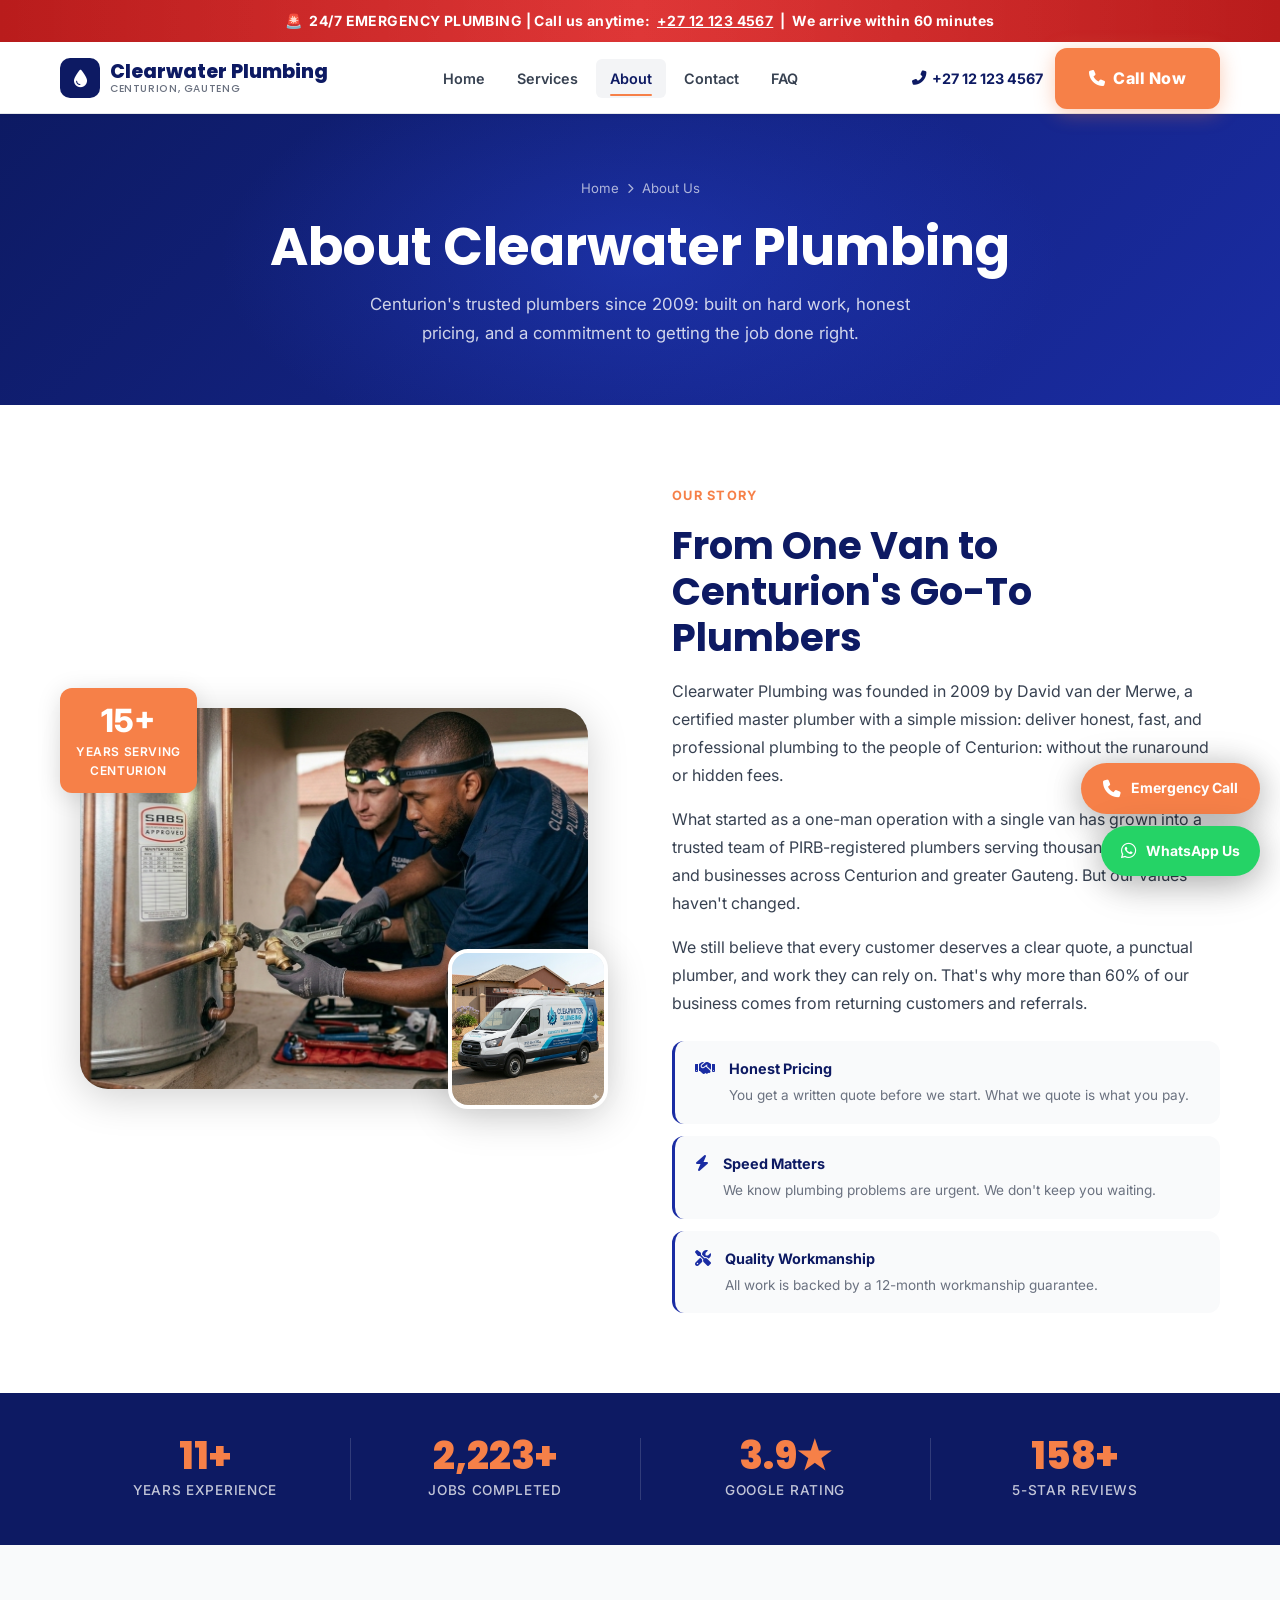
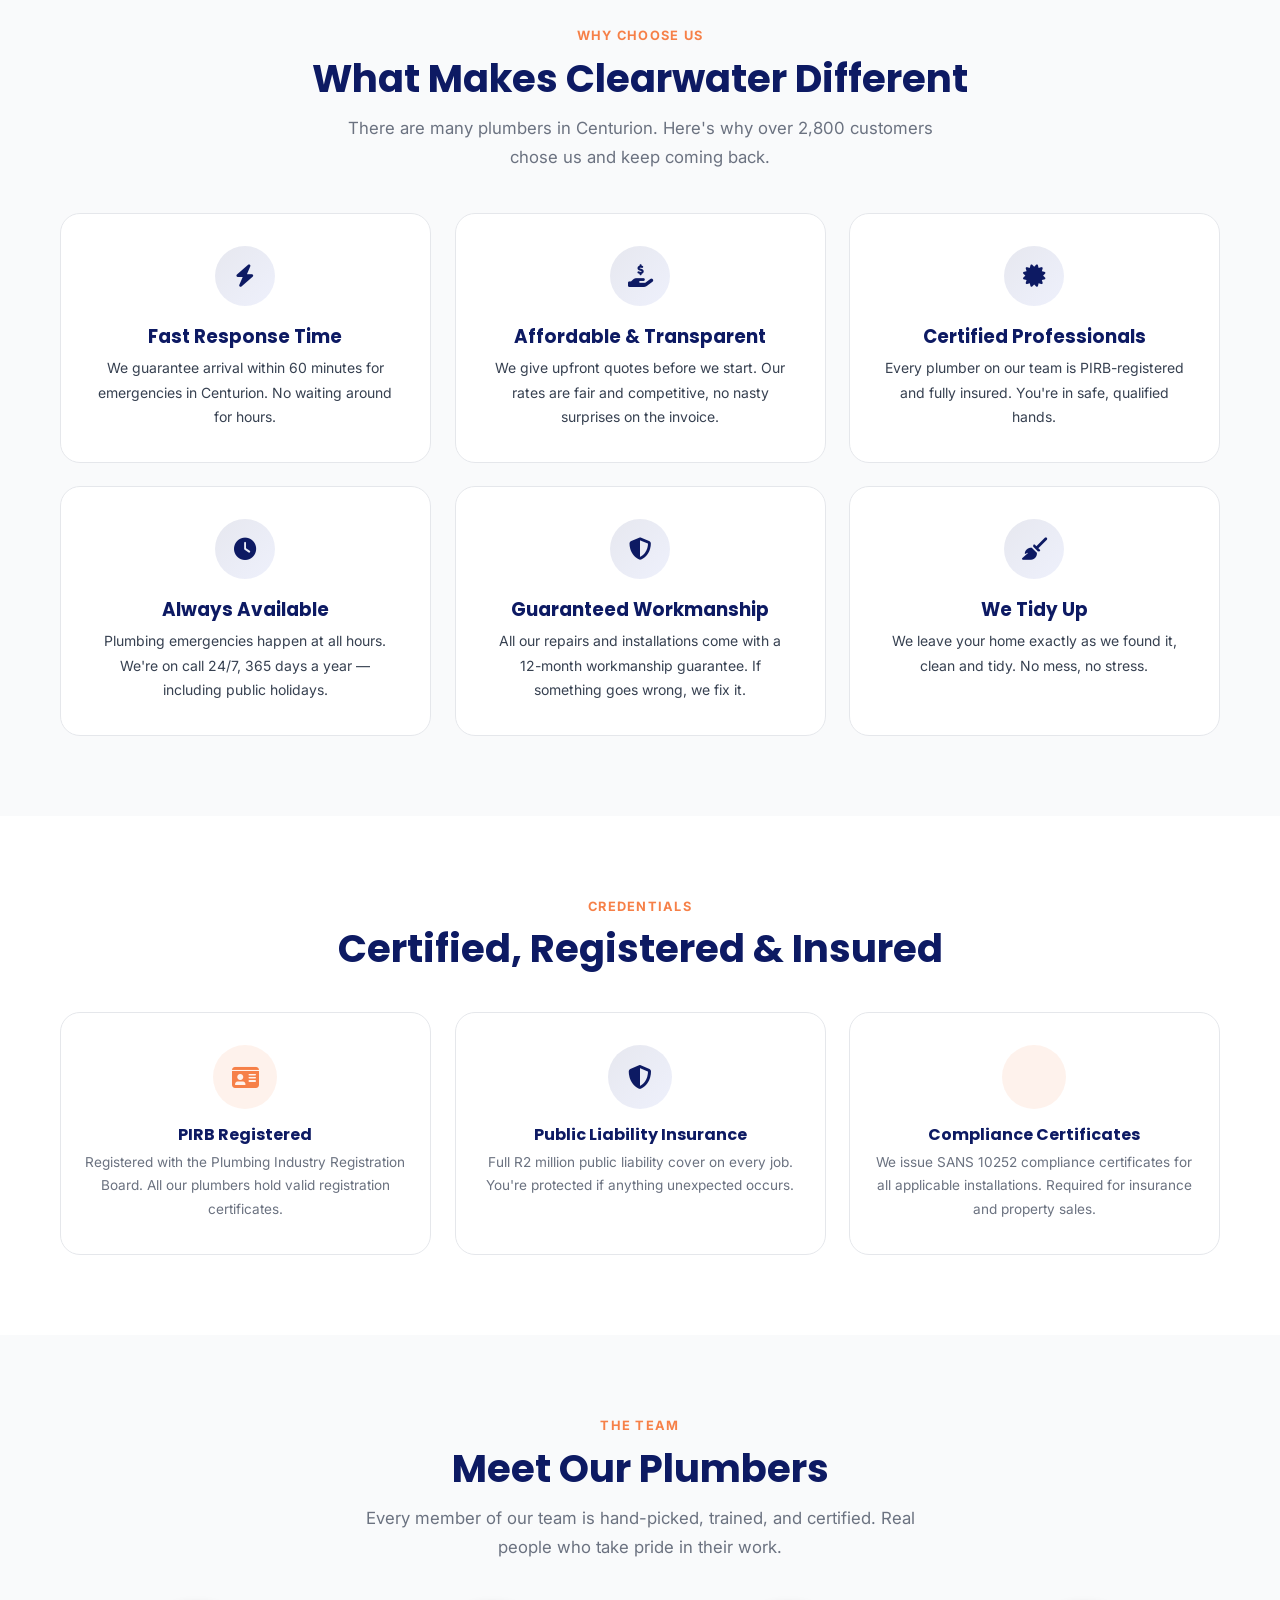
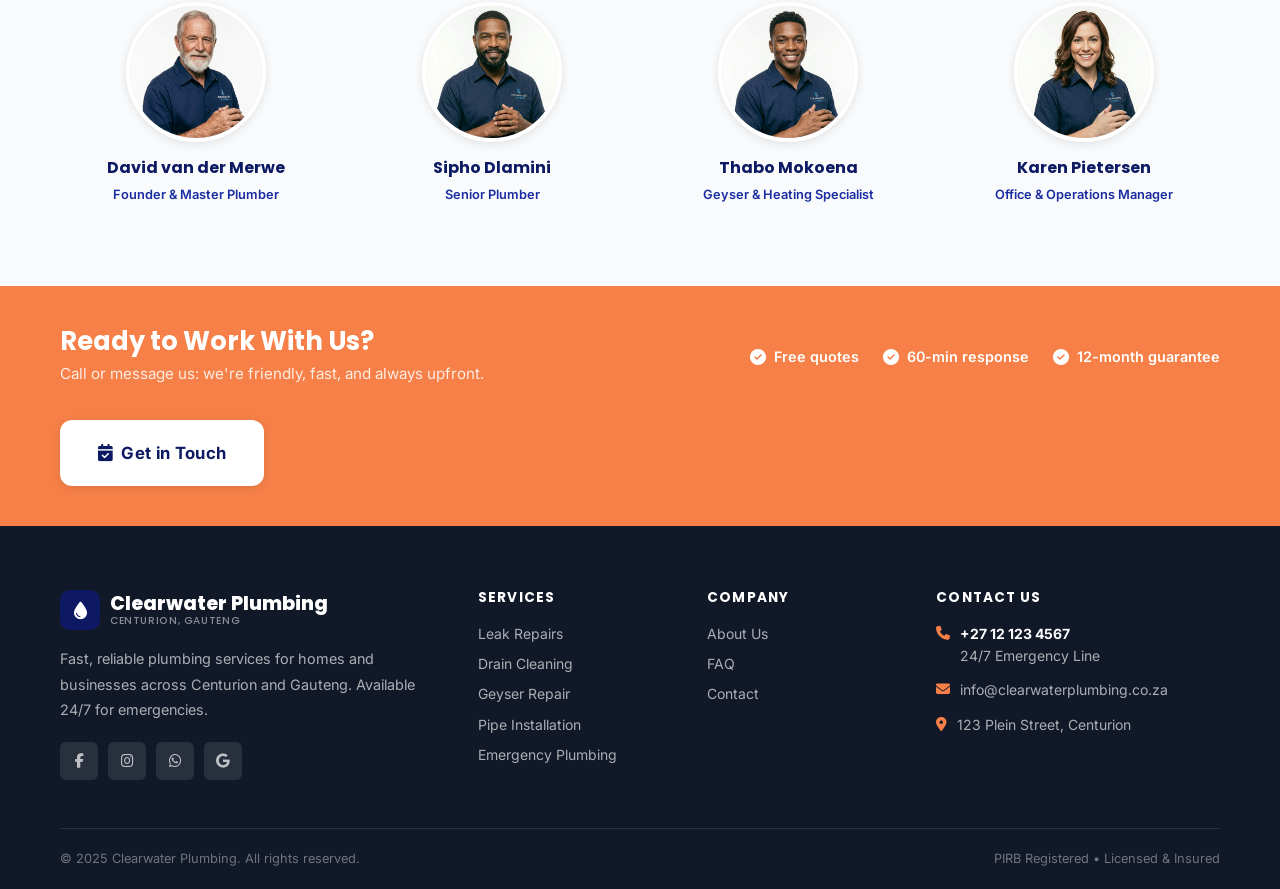
==== commit 32b8869d: "second commit" ====
--- a/about.html
+++ b/about.html
@@ -216,7 +216,7 @@
           <h2>Certified, Registered &amp; Insured</h2>
         </div>
 
-        <div style="display:grid;grid-template-columns:repeat(3,1fr);gap:1.5rem;margin-top:2.5rem;" class="trust-grid">
+        <div class="trust-grid cols-3">
           <div class="trust-item animate-on-scroll">
             <div class="trust-icon-wrap" style="background:rgba(246,128,72,0.1);color:var(--accent);"><i class="fas fa-id-card"></i></div>
             <h4>PIRB Registered</h4>
--- a/css/styles.css
+++ b/css/styles.css
@@ -1887,7 +1887,11 @@
   .hero               { padding-block: 72px 56px; min-height: auto; }
   .contact-form-grid  { grid-template-columns: 1fr; gap: 2rem; }
   .about-story-grid   { grid-template-columns: 1fr; }
-  .about-img-stack    { display: none; }
+  /* Show about image on mobile in simplified form */
+  .about-img-stack    { padding: 0; margin-bottom: 2.5rem; }
+  .about-img-accent   { display: none; }
+  .about-years-badge  { display: none; }
+  .about-img-main     { aspect-ratio: 16/9; border-radius: var(--radius-lg); }
   .contact-layout     { grid-template-columns: 1fr; }
   .faq-layout         { grid-template-columns: 1fr; }
   .faq-sidebar        { position: static; }
@@ -1896,6 +1900,7 @@
   .why-grid           { grid-template-columns: 1fr 1fr; }
   .services-full-grid { grid-template-columns: 1fr; }
   .emergency-full-card { grid-template-columns: 1fr; gap: 1.5rem; }
+  .page-hero          { padding: 48px 0 40px; }
 }
 
 /* ─── GLOBAL FOCUS VISIBLE ───────────────────────────────────── */
@@ -1937,7 +1942,7 @@
   .testimonials-grid { grid-template-columns: 1fr; }
   .grid-2, .grid-3, .grid-4 { grid-template-columns: 1fr; }
   .form-row        { grid-template-columns: 1fr; }
-  .area-list       { grid-template-columns: 1fr; }
+  .area-list       { grid-template-columns: 1fr 1fr; }
   .why-grid        { grid-template-columns: 1fr; }
   .team-grid       { grid-template-columns: 1fr 1fr; }
   .footer-grid     { grid-template-columns: 1fr; }
@@ -1953,9 +1958,13 @@
   .stats-grid    { grid-template-columns: 1fr 1fr; }
   .trust-grid    { grid-template-columns: 1fr; }
   .pricing-grid  { grid-template-columns: 1fr; }
-  .team-grid     { grid-template-columns: 1fr 1fr; }
+  .team-grid     { grid-template-columns: 1fr; }
+  .area-list     { grid-template-columns: 1fr 1fr; }
   .faq-cat-btn   { font-size: 0.78rem; padding: 8px 10px; }
   .float-btn     { padding: 12px 16px; }
+  .page-hero h1  { font-size: 1.75rem; }
+  .page-hero     { padding: 40px 0 32px; }
+  .why-grid      { grid-template-columns: 1fr; }
 }
 
 /* ─── RESPONSE TIME SECTION ──────────────────────────────────── */
@@ -2052,6 +2061,10 @@
 
 /* ─── TRUST GRID 3-COL OVERRIDE ──────────────────────────────── */
 .trust-grid.cols-3 { grid-template-columns: repeat(3, 1fr); }
+
+@media (max-width: 900px) {
+  .trust-grid.cols-3 { grid-template-columns: repeat(3, 1fr); }
+}
 
 @media (max-width: 768px) {
   .trust-grid.cols-3 { grid-template-columns: 1fr; }
